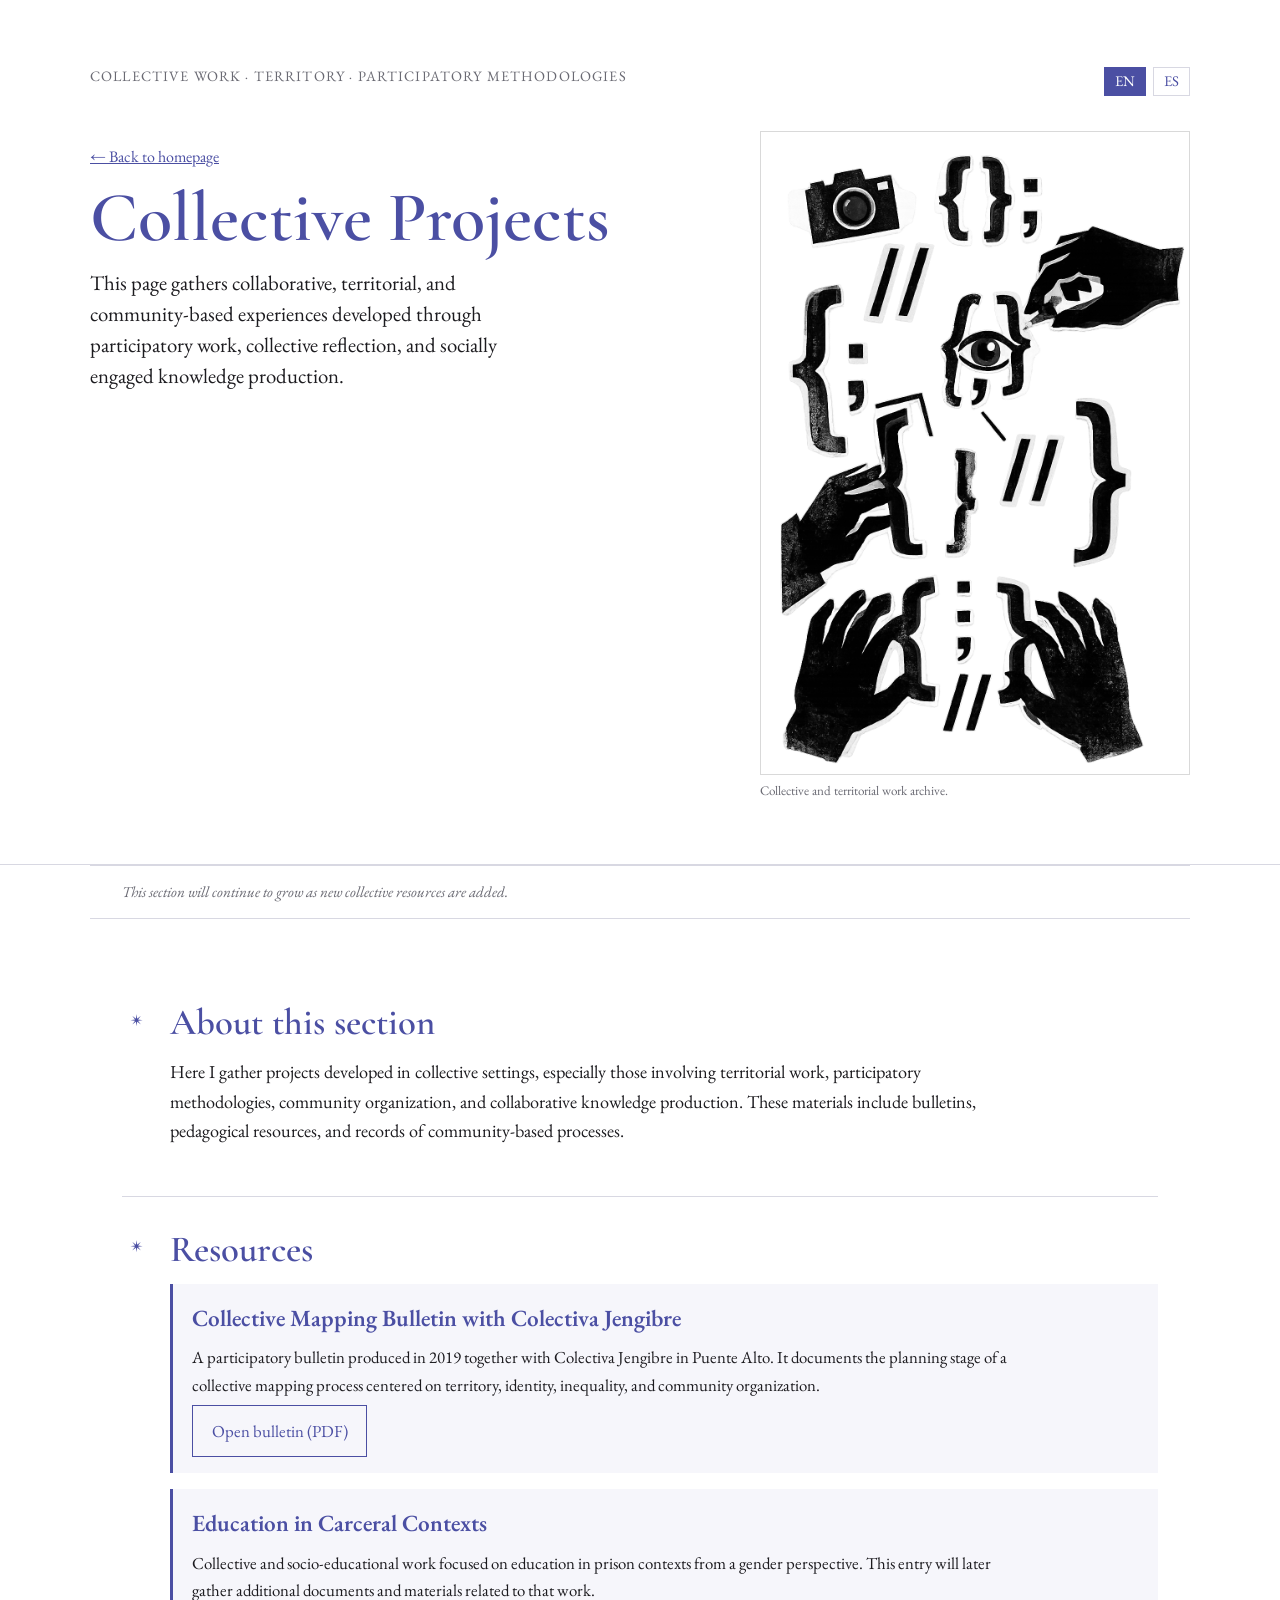
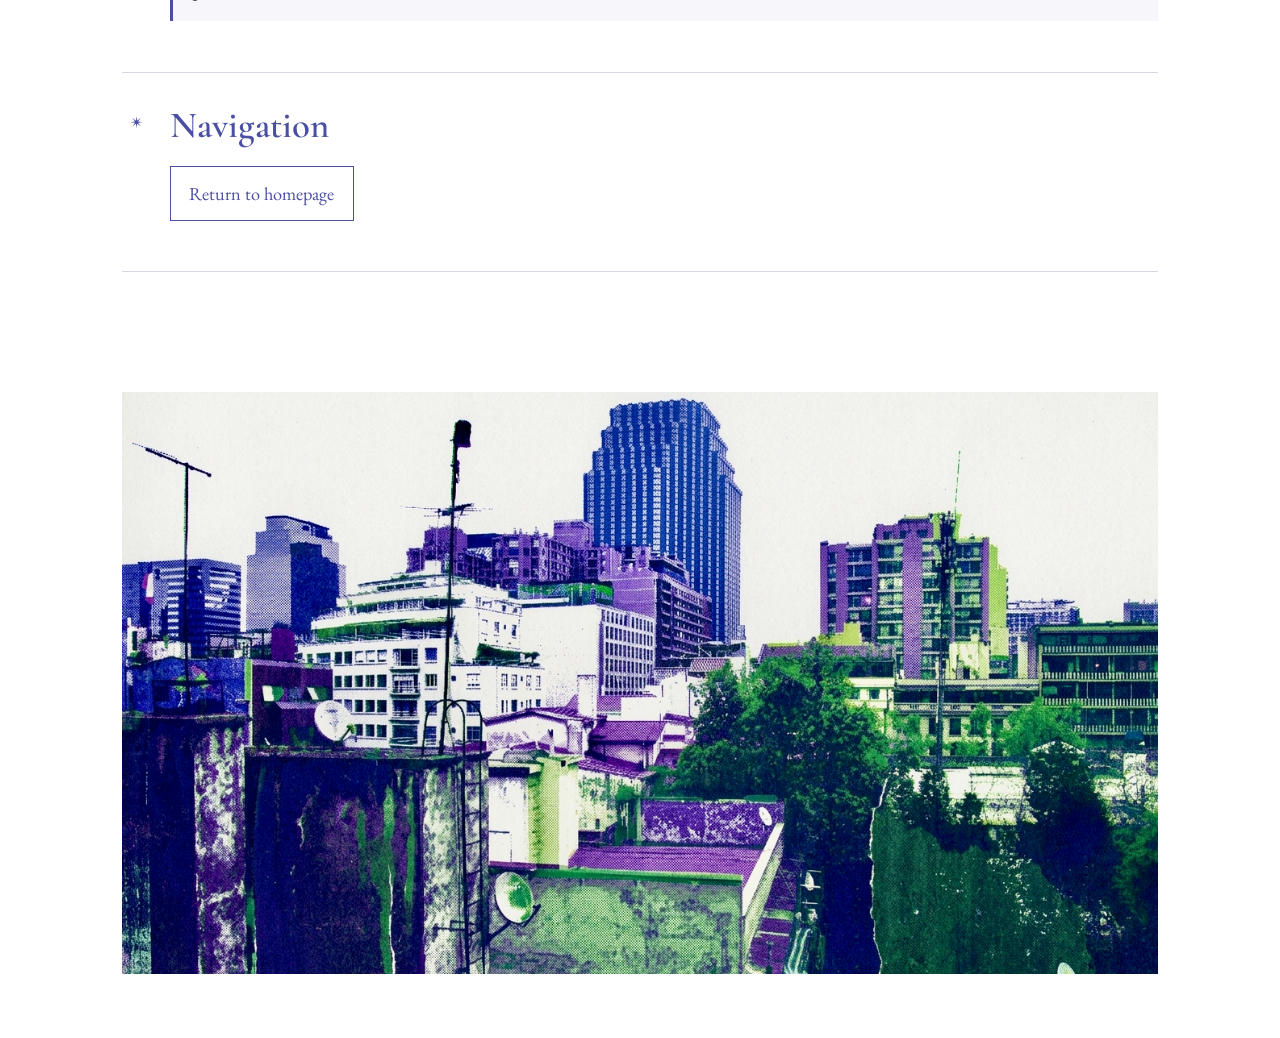
==== collective_projects.html @ 093ea1dd "Add collective_projects.html for community projects" ====
<!DOCTYPE html>
<!--
  Tipo de documento HTML5.
  No es necesario cambiar esta línea.
-->

<html lang="en" data-lang="en">
<!--
  lang="en" indica que la página carga inicialmente en inglés.
  data-lang="en" permite que el botón de idioma muestre inglés por defecto.
  Si quieres que la página abra primero en español, cambia ambos a "es".
-->

<head>
  <meta charset="UTF-8">
  <!--
    Permite que se vean bien tildes, eñes y caracteres especiales.
    No conviene cambiar esto.
  -->

  <meta name="viewport" content="width=device-width, initial-scale=1.0">
  <!--
    Hace que la página se adapte bien a celulares y tablets.
    No conviene cambiar esto.
  -->

  <title>Collective Projects | Camila Ignacia González Silva</title>
  <!--
    Título que aparece en la pestaña del navegador.
    Puedes cambiarlo si quieres otro nombre para esta subpágina.
  -->

  <meta name="description" content="Collective, community-based, and participatory projects by Camila Ignacia González Silva.">
  <!--
    Breve descripción para buscadores.
    Puedes ajustarla si agregas nuevos contenidos.
  -->

  <link rel="stylesheet" href="assets/css/style.css">
  <!--
    Esta línea conecta la página con el mismo CSS del sitio principal.
    Así se mantiene coherencia visual.
  -->
</head>

<body>
  <!-- =========================================================
       ENCABEZADO DE LA SUBPÁGINA
       Mantiene la identidad del sitio, pero con un foco más simple
       que la portada principal.
     ========================================================= -->

  <header class="hero">
    <div class="hero-inner">

      <div class="hero-topline">
        <p class="eyebrow">
          <span class="lang lang-en" lang="en">Collective Work · Territory · Participatory Methodologies</span>
          <span class="lang lang-es" lang="es">Trabajo colectivo · Territorio · Metodologías participativas</span>
        </p>

        <div class="language-switch" aria-label="Language switcher">
          <button class="lang-btn active" data-lang="en" type="button" aria-pressed="true">EN</button>
          <button class="lang-btn" data-lang="es" type="button" aria-pressed="false">ES</button>
        </div>
      </div>

      <div class="hero-grid">
        <div class="hero-text">
          <p>
            <a href="index.html">
              <span class="lang lang-en" lang="en">← Back to homepage</span>
              <span class="lang lang-es" lang="es">← Volver a la página principal</span>
            </a>
          </p>

          <h1>
            <span class="lang lang-en" lang="en">Collective Projects</span>
            <span class="lang lang-es" lang="es">Proyectos colectivos</span>
          </h1>

          <p class="lead lang lang-en" lang="en">
            This page gathers collaborative, territorial, and community-based experiences developed through participatory work, collective reflection, and socially engaged knowledge production.
          </p>

          <p class="lead lang lang-es" lang="es">
            Esta página reúne experiencias colaborativas, territoriales y comunitarias desarrolladas mediante trabajo participativo, reflexión colectiva y producción de conocimiento con incidencia social.
          </p>
        </div>

        <figure class="hero-image">
          <img src="assets/img/fondo_pagina.png" alt="Collage-style visual composition related to collaborative and territorial work">
          <figcaption>
            <span class="lang lang-en" lang="en">Collective and territorial work archive.</span>
            <span class="lang lang-es" lang="es">Archivo de trabajo colectivo y territorial.</span>
          </figcaption>
        </figure>
      </div>
    </div>
  </header>

  <!-- =========================================================
       AVISO BREVE
     ========================================================= -->

  <div class="site-note">
    <p class="lang lang-en" lang="en">This section will continue to grow as new collective resources are added.</p>
    <p class="lang lang-es" lang="es">Esta sección seguirá creciendo a medida que se agreguen nuevos recursos colectivos.</p>
  </div>

  <!-- =========================================================
       CONTENIDO PRINCIPAL
     ========================================================= -->

  <main>
    <!-- =====================================================
         INTRODUCCIÓN
       ===================================================== -->
    <section class="content-section">
      <div class="section-label" aria-hidden="true">✴︎</div>

      <div class="section-body">
        <h2>
          <span class="lang lang-en" lang="en">About this section</span>
          <span class="lang lang-es" lang="es">Sobre esta sección</span>
        </h2>

        <p class="lang lang-en" lang="en">
          Here I gather projects developed in collective settings, especially those involving territorial work, participatory methodologies, community organization, and collaborative knowledge production. These materials include bulletins, pedagogical resources, and records of community-based processes.
        </p>

        <p class="lang lang-es" lang="es">
          Aquí reúno proyectos desarrollados en contextos colectivos, especialmente aquellos vinculados al trabajo territorial, las metodologías participativas, la organización comunitaria y la producción colaborativa de conocimiento. Estos materiales incluyen boletines, recursos pedagógicos y registros de procesos comunitarios.
        </p>
      </div>
    </section>

    <!-- =====================================================
         RECURSOS / TARJETAS DE PROYECTOS COLECTIVOS
       ===================================================== -->
    <section class="content-section">
      <div class="section-label" aria-hidden="true">✴︎</div>

      <div class="section-body">
        <h2>
          <span class="lang lang-en" lang="en">Resources</span>
          <span class="lang lang-es" lang="es">Recursos</span>
        </h2>

        <!-- ================================================
             RECURSO 1
           ================================================ -->
        <div class="project-card">
          <h3>
            <span class="lang lang-en" lang="en">Collective Mapping Bulletin with Colectiva Jengibre</span>
            <span class="lang lang-es" lang="es">Boletín de mapeo colectivo con Colectiva Jengibre</span>
          </h3>

          <p class="lang lang-en" lang="en">
            A participatory bulletin produced in 2019 together with Colectiva Jengibre in Puente Alto. It documents the planning stage of a collective mapping process centered on territory, identity, inequality, and community organization.
          </p>

          <p class="lang lang-es" lang="es">
            Boletín participativo elaborado en 2019 junto a Colectiva Jengibre en Puente Alto. Documenta la etapa de planificación de un proceso de mapeo colectivo centrado en territorio, identidad, desigualdad y organización comunitaria.
          </p>

          <p>
            <a class="cv-link" href="assets/pdf/mapeo-colectivo-jengibre-2019.pdf" target="_blank" rel="noopener noreferrer">
              <span class="lang lang-en" lang="en">Open bulletin (PDF)</span>
              <span class="lang lang-es" lang="es">Abrir boletín (PDF)</span>
            </a>
          </p>
        </div>

        <!-- ================================================
             RECURSO 2
             Puedes reemplazar este bloque o duplicarlo cuando
             agregues nuevos materiales.
           ================================================ -->
        <div class="project-card">
          <h3>
            <span class="lang lang-en" lang="en">Education in Carceral Contexts</span>
            <span class="lang lang-es" lang="es">Educación en contextos de encierro</span>
          </h3>

          <p class="lang lang-en" lang="en">
            Collective and socio-educational work focused on education in prison contexts from a gender perspective. This entry will later gather additional documents and materials related to that work.
          </p>

          <p class="lang lang-es" lang="es">
            Trabajo colectivo y socioeducativo centrado en la educación en contextos de encierro desde una perspectiva de género. Esta entrada reunirá más adelante documentos y materiales vinculados a ese trabajo.
          </p>
        </div>
      </div>
    </section>

    <!-- =====================================================
         CIERRE / NAVEGACIÓN
       ===================================================== -->
    <section class="content-section">
      <div class="section-label" aria-hidden="true">✴︎</div>

      <div class="section-body">
        <h2>
          <span class="lang lang-en" lang="en">Navigation</span>
          <span class="lang lang-es" lang="es">Navegación</span>
        </h2>

        <p>
          <a class="cv-link" href="index.html">
            <span class="lang lang-en" lang="en">Return to homepage</span>
            <span class="lang lang-es" lang="es">Volver a la página principal</span>
          </a>
        </p>
      </div>
    </section>
  </main>

  <!-- =========================================================
       IMAGEN FINAL
     ========================================================= -->
  <section class="closing-image">
    <img src="assets/img/web-1.png" alt="Urban visual composition in blue, green, and violet tones">
  </section>

  <!-- =========================================================
       SCRIPT DE CAMBIO DE IDIOMA
       Igual que en la portada, para mantener coherencia.
     ========================================================= -->
  <script>
    const buttons = document.querySelectorAll('.lang-btn');
    const root = document.documentElement;

    function setLanguage(lang) {
      root.setAttribute('data-lang', lang);
      localStorage.setItem('site-language', lang);

      buttons.forEach(btn => {
        const isActive = btn.dataset.lang === lang;
        btn.classList.toggle('active', isActive);
        btn.setAttribute('aria-pressed', isActive ? 'true' : 'false');
      });
    }

    const savedLanguage = localStorage.getItem('site-language') || 'en';
    setLanguage(savedLanguage);

    buttons.forEach(btn => {
      btn.addEventListener('click', () => {
        setLanguage(btn.dataset.lang);
      });
    });
  </script>
</body>
</html>
---- assets/css/style.css ----
@import url('https://fonts.googleapis.com/css2?family=Cormorant+Garamond:wght@400;500;600;700&family=EB+Garamond:wght@400;500;600;700&display=swap');

:root {
  --bg: #ffffff;
  --text: #1c1b1f;
  --accent: #4b4fa3;
  --accent-soft: #6a6fc2;
  --muted: #6a6a73;
  --line: #d8d8e2;
  --card: #f6f6fb;
}

* {
  box-sizing: border-box;
}

html {
  scroll-behavior: smooth;
}

body {
  margin: 0;
  background: var(--bg);
  color: var(--text);
  font-family: "EB Garamond", "Cormorant Garamond", Garamond, serif;
  line-height: 1.62;
}

img {
  max-width: 100%;
  height: auto;
  display: block;
}

a {
  color: var(--accent);
}

/* Language switch */
.language-switch {
  display: flex;
  gap: 0.45rem;
  align-items: center;
  flex: 0 0 auto;
}

.lang-btn {
  background: transparent;
  border: 1px solid var(--line);
  color: var(--accent);
  font-family: "EB Garamond", "Cormorant Garamond", Garamond, serif;
  font-size: 0.92rem;
  line-height: 1;
  padding: 0.38rem 0.62rem;
  cursor: pointer;
  transition: background 0.2s ease, color 0.2s ease, border-color 0.2s ease;
}

.lang-btn:hover,
.lang-btn:focus,
.lang-btn.active {
  background: var(--accent);
  color: #ffffff;
  border-color: var(--accent);
}

.lang {
  display: none;
}

html[data-lang="en"] .lang-en {
  display: inline;
}

html[data-lang="es"] .lang-es {
  display: inline;
}

html[data-lang="en"] p.lang-en,
html[data-lang="es"] p.lang-es,
html[data-lang="en"] div.lang-en,
html[data-lang="es"] div.lang-es {
  display: block;
}

/* Hero */
.hero {
  padding: 4.2rem 2rem 4rem 2rem;
  border-bottom: 1px solid var(--line);
}

.hero-inner {
  max-width: 1100px;
  margin: 0 auto;
}

.hero-topline {
  width: 100%;
  display: flex;
  justify-content: space-between;
  align-items: flex-start;
  gap: 1rem;
  margin-bottom: 2rem;
}

.eyebrow {
  margin: 0;
  color: var(--muted);
  font-size: 0.9rem;
  letter-spacing: 0.08em;
  text-transform: uppercase;
  line-height: 1.3;
  flex: 1 1 auto;
}

.hero-grid {
  display: grid;
  grid-template-columns: minmax(0, 1.1fr) minmax(320px, 0.9fr);
  gap: 2.5rem;
  align-items: start;
}

.hero-text {
  padding-top: 0;
  max-width: 44rem;
}

h1 {
  margin: 0;
  font-family: "Cormorant Garamond", "EB Garamond", Garamond, serif;
  font-size: clamp(2.8rem, 6vw, 4.4rem);
  line-height: 0.92;
  color: var(--accent);
  font-weight: 600;
  max-width: 16ch;
  text-wrap: balance;
}

.lead {
  max-width: 42ch;
  font-size: clamp(1.04rem, 2vw, 1.3rem);
  line-height: 1.48;
  margin-top: 1.1rem;
  margin-bottom: 1.8rem;
  text-wrap: pretty;
}

.main-nav {
  display: flex;
  flex-wrap: wrap;
  align-items: center;
  gap: 0.55rem;
  margin-top: 1.2rem;
}

.nav-separator {
  display: inline-flex;
  align-items: center;
  justify-content: center;
  font-family: "Apple Symbols", "Segoe UI Symbol", "Noto Sans Symbols 2", "Arial Unicode MS", sans-serif;
  font-size: 0.82rem;
  line-height: 1;
  color: var(--accent);
  transform: translateY(-0.02em);
}

.main-nav a {
  color: var(--accent);
  text-decoration: none;
  font-size: 1rem;
  border-bottom: 1px solid transparent;
  transition: border-color 0.2s ease, color 0.2s ease;
}

.main-nav a:hover,
.main-nav a:focus {
  color: var(--accent-soft);
  border-bottom: 1px solid var(--accent-soft);
}

.hero-image {
  max-width: 430px;
  width: 100%;
  margin: 0 0 0 auto;
  padding-top: 0.2rem;
}

.hero-image img {
  filter: grayscale(100%);
  border: 1px solid var(--line);
}

.hero-image figcaption {
  margin-top: 0.45rem;
  font-size: 0.82rem;
  line-height: 1.35;
  color: var(--muted);
  text-align: left;
}

/* Site note */
.site-note {
  max-width: 1100px;
  margin: 0 auto;
  padding: 0.85rem 2rem;
  border-top: 1px solid var(--line);
  border-bottom: 1px solid var(--line);
}

.site-note p {
  margin: 0;
  font-size: 0.95rem;
  color: var(--muted);
  font-style: italic;
}

/* Main content */
main {
  max-width: 1100px;
  margin: 0 auto;
  padding: 3.2rem 2rem 5rem 2rem;
}

.content-section {
  display: grid;
  grid-template-columns: 28px minmax(0, 1fr);
  gap: 1.25rem;
  padding: 2.2rem 0;
  border-bottom: 1px solid var(--line);
  align-items: start;
}

.section-label {
  display: flex;
  align-items: flex-start;
  justify-content: center;
  font-family: "Apple Symbols", "Segoe UI Symbol", "Noto Sans Symbols 2", "Arial Unicode MS", sans-serif;
  font-size: 1rem;
  line-height: 1;
  color: var(--accent);
  padding-top: 0.45rem;
  min-width: 28px;
}

.section-body h2 {
  margin-top: 0;
  margin-bottom: 0.95rem;
  font-family: "Cormorant Garamond", "EB Garamond", Garamond, serif;
  font-size: 2.3rem;
  line-height: 1;
  color: var(--accent);
  font-weight: 600;
}

.section-body p {
  font-size: 1.14rem;
  max-width: 820px;
  margin-top: 0;
  margin-bottom: 0.9rem;
}

/* Research interests layout */
.interests-layout {
  display: grid;
  grid-template-columns: minmax(0, 1fr) minmax(260px, 360px);
  gap: 1.5rem;
  align-items: start;
}

.interests-text {
  min-width: 0;
}

.interests-image {
  margin: 0;
  width: 100%;
}

.interests-image img {
  width: 100%;
  height: auto;
  display: block;
}

/* Selected projects layout */
.projects-layout {
  display: grid;
  grid-template-columns: minmax(0, 1fr) minmax(260px, 360px);
  gap: 1.5rem;
  align-items: start;
}

.projects-text {
  min-width: 0;
}

.projects-image {
  margin: 0;
  width: 100%;
}

.projects-image img {
  width: 100%;
  height: auto;
  display: block;
}

/* Projects subsection title */
.projects-subtitle {
  margin-top: 1.4rem;
  margin-bottom: 0.8rem;
  font-family: "Cormorant Garamond", "EB Garamond", Garamond, serif;
  font-size: 1.5rem;
  line-height: 1.1;
  color: var(--accent);
  font-weight: 600;
}

.projects-subtitle a {
  color: var(--accent);
  text-decoration: none;
  border-bottom: 1px solid transparent;
  transition: color 0.2s ease, border-color 0.2s ease;
}

.projects-subtitle a:hover,
.projects-subtitle a:focus {
  color: var(--accent-soft);
  border-bottom: 1px solid var(--accent-soft);
}

/* Links inside project cards */
.project-card h3 a {
  color: inherit;
  text-decoration: none;
  border-bottom: 1px solid transparent;
  transition: color 0.2s ease, border-color 0.2s ease;
}

.project-card h3 a:hover,
.project-card h3 a:focus {
  color: var(--accent-soft);
  border-bottom: 1px solid var(--accent-soft);
}

/* Contact section with image on the right */
.contact-layout {
  display: grid;
  grid-template-columns: minmax(0, 1fr) minmax(260px, 360px);
  gap: 1.5rem;
  align-items: start;
}

.contact-text {
  min-width: 0;
}

.contact-image {
  margin: 0;
  width: 100%;
}

.contact-image img {
  width: 100%;
  height: auto;
  display: block;
}

/* Project cards */
.project-card {
  background: var(--card);
  border-left: 3px solid var(--accent);
  padding: 1rem 1.2rem;
  margin-bottom: 1rem;
}

.project-card h3 {
  margin-top: 0;
  margin-bottom: 0.45rem;
  font-size: 1.45rem;
  color: var(--accent);
  font-weight: 600;
}

.project-card p {
  margin-bottom: 0;
  font-size: 1.05rem;
}

/* CV button */
.cv-link {
  display: inline-block;
  margin-top: 0.4rem;
  padding: 0.72rem 1.15rem;
  border: 1px solid var(--accent);
  color: var(--accent);
  text-decoration: none;
  transition: background 0.2s ease, color 0.2s ease;
}

.cv-link:hover,
.cv-link:focus {
  background: var(--accent);
  color: #ffffff;
}

/* Contact */
.contact-links a {
  color: var(--accent);
  text-decoration: none;
  margin-right: 1rem;
}

.contact-links a:hover,
.contact-links a:focus {
  text-decoration: underline;
}

/* Closing image */
.closing-image {
  max-width: 1100px;
  margin: 0 auto;
  padding: 2.5rem 2rem 4rem 2rem;
}

.closing-image img {
  width: 100%;
  height: auto;
  display: block;
}

/* Tablet */
@media (max-width: 900px) {
  .hero {
    padding: 3.4rem 1.5rem 3rem 1.5rem;
  }

  .hero-topline {
    flex-direction: column;
    align-items: flex-start;
    gap: 0.8rem;
    margin-bottom: 1.5rem;
  }

  .hero-grid {
    grid-template-columns: 1fr;
    gap: 2rem;
  }

  .hero-text {
    max-width: 100%;
  }

  .hero-image {
    max-width: 420px;
    margin: 0;
    padding-top: 0;
  }

  h1 {
    max-width: 100%;
    font-size: clamp(2.6rem, 8vw, 3.5rem);
  }

  .lead {
    max-width: 46ch;
  }

  .site-note {
    padding: 0.85rem 1.5rem;
  }

  main {
    padding: 2.6rem 1.5rem 4rem 1.5rem;
  }

  .closing-image {
    padding: 2.2rem 1.5rem 3.5rem 1.5rem;
  }

  .interests-layout {
    grid-template-columns: 1fr;
    gap: 1rem;
  }

  .interests-image {
    max-width: 420px;
  }

  .projects-layout {
    grid-template-columns: 1fr;
    gap: 1rem;
  }

  .projects-image {
    max-width: 420px;
  }

  .projects-subtitle {
    font-size: 1.4rem;
    margin-top: 1.2rem;
  }

  /* Contact responsive: text first, image below */
  .contact-layout {
    grid-template-columns: 1fr;
    gap: 1rem;
  }

  .contact-image {
    max-width: 420px;
  }

  .content-section {
    grid-template-columns: 20px 1fr;
    gap: 0.9rem;
    padding: 1.8rem 0;
  }

  .section-label {
    font-size: 0.95rem;
    padding-top: 0.35rem;
    min-width: 20px;
  }

  .section-body h2 {
    font-size: 2rem;
  }

  .section-body p {
    font-size: 1.05rem;
  }
}

/* Mobile */
@media (max-width: 640px) {
  .hero {
    padding: 2.6rem 1.2rem 2.3rem 1.2rem;
  }

  .hero-topline {
    gap: 0.7rem;
  }

  .lang-btn {
    font-size: 0.86rem;
    padding: 0.34rem 0.56rem;
  }

  .eyebrow {
    font-size: 0.8rem;
    letter-spacing: 0.06em;
  }

  h1 {
    max-width: 100%;
    font-size: clamp(2.3rem, 10vw, 3rem);
    line-height: 0.96;
  }

  .lead {
    max-width: 100%;
    font-size: 1.02rem;
    margin-top: 1rem;
    margin-bottom: 1.4rem;
  }

  .main-nav {
    gap: 0.5rem;
  }

  .nav-separator {
    font-size: 0.72rem;
  }

  .main-nav a {
    font-size: 0.95rem;
  }

  .hero-image {
    max-width: 100%;
  }

  .hero-image figcaption {
    font-size: 0.82rem;
  }

  .site-note {
    padding: 0.8rem 1.2rem;
  }

  .site-note p {
    font-size: 0.9rem;
  }

  main {
    padding: 2rem 1.2rem 3rem 1.2rem;
  }

  .closing-image {
    padding: 2rem 1.2rem 3rem 1.2rem;
  }

  .interests-image {
    max-width: 100%;
  }

  .projects-image {
    max-width: 100%;
  }

  .projects-subtitle {
    font-size: 1.25rem;
    margin-top: 1rem;
    margin-bottom: 0.7rem;
  }

  /* Contact responsive: full width image below text */
  .contact-image {
    max-width: 100%;
  }

  .content-section {
    grid-template-columns: 18px 1fr;
    gap: 0.75rem;
    padding: 1.4rem 0;
  }

  .section-label {
    font-size: 0.9rem;
    padding-top: 0.3rem;
    min-width: 18px;
  }

  .section-body h2 {
    font-size: 1.7rem;
    margin-bottom: 0.7rem;
  }

  .section-body p,
  .project-card p {
    font-size: 1rem;
  }

  .project-card {
    padding: 0.9rem 1rem;
  }

  .project-card h3 {
    font-size: 1.2rem;
  }

  .cv-link {
    width: 100%;
    text-align: center;
  }

  .contact-links a {
    display: inline-block;
    margin-right: 0.7rem;
    margin-bottom: 0.3rem;
  }
}
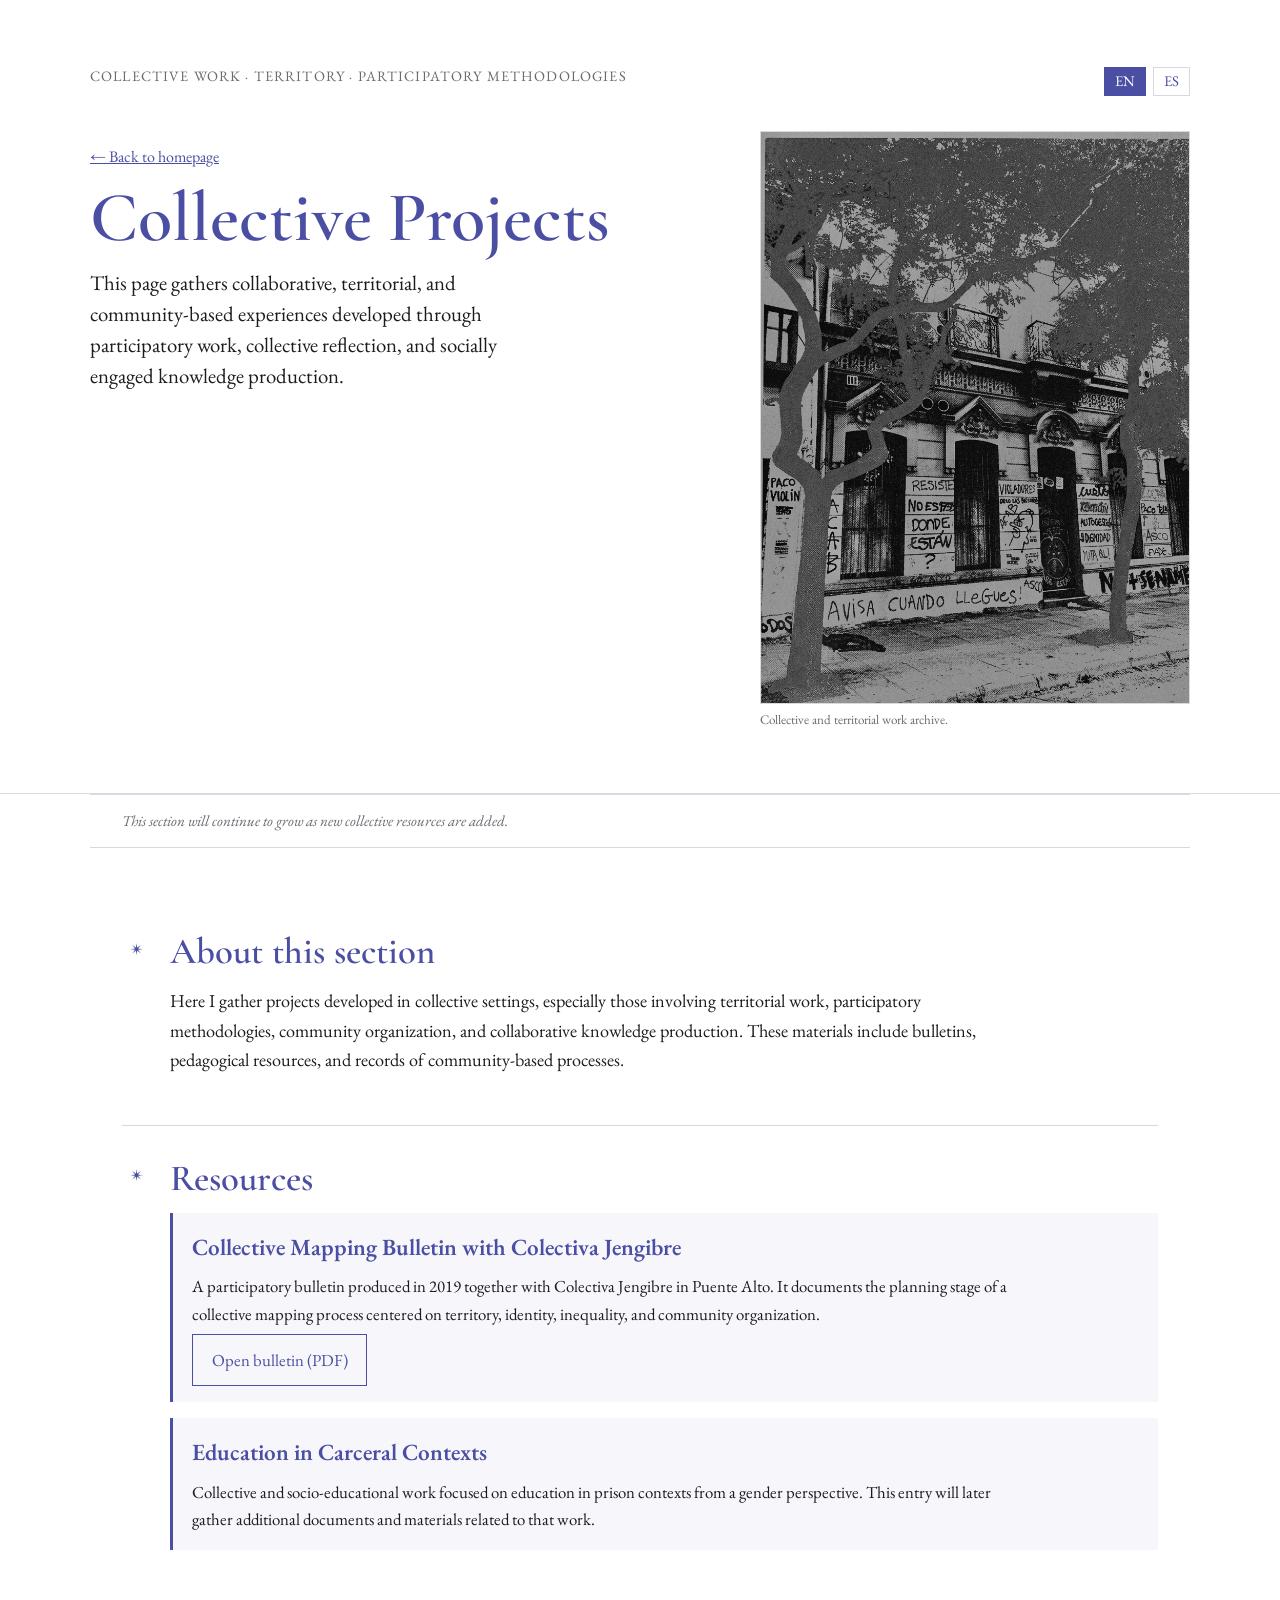
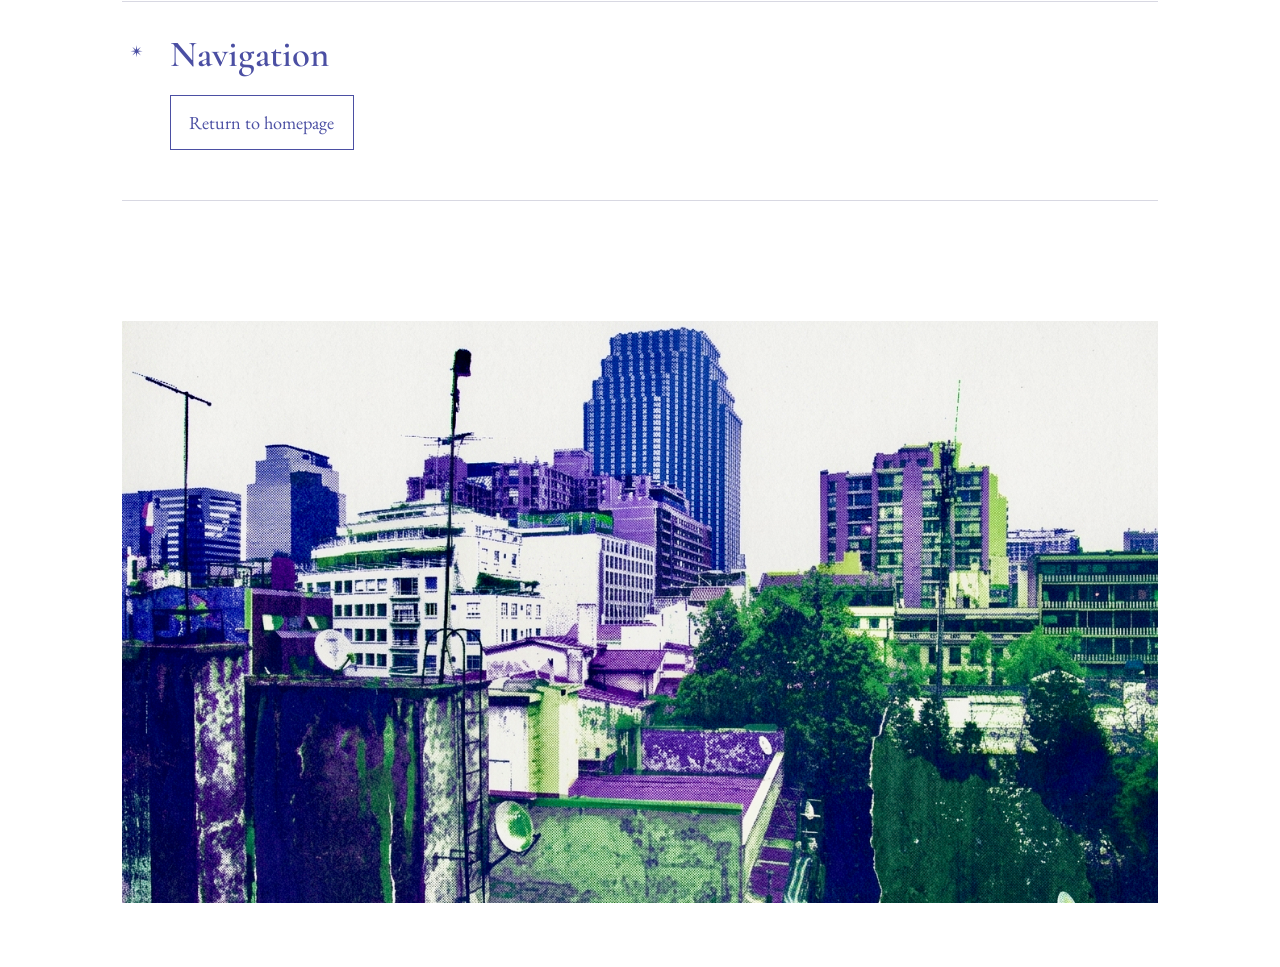
==== commit 72f513bf: "Update hero image for collective projects page" ====
--- a/collective_projects.html
+++ b/collective_projects.html
@@ -89,7 +89,7 @@
         </div>
 
         <figure class="hero-image">
-          <img src="assets/img/fondo_pagina.png" alt="Collage-style visual composition related to collaborative and territorial work">
+         <img src="assets/img/collective-projects.png" alt="Urban visual composition related to collective and territorial work">
           <figcaption>
             <span class="lang lang-en" lang="en">Collective and territorial work archive.</span>
             <span class="lang lang-es" lang="es">Archivo de trabajo colectivo y territorial.</span>
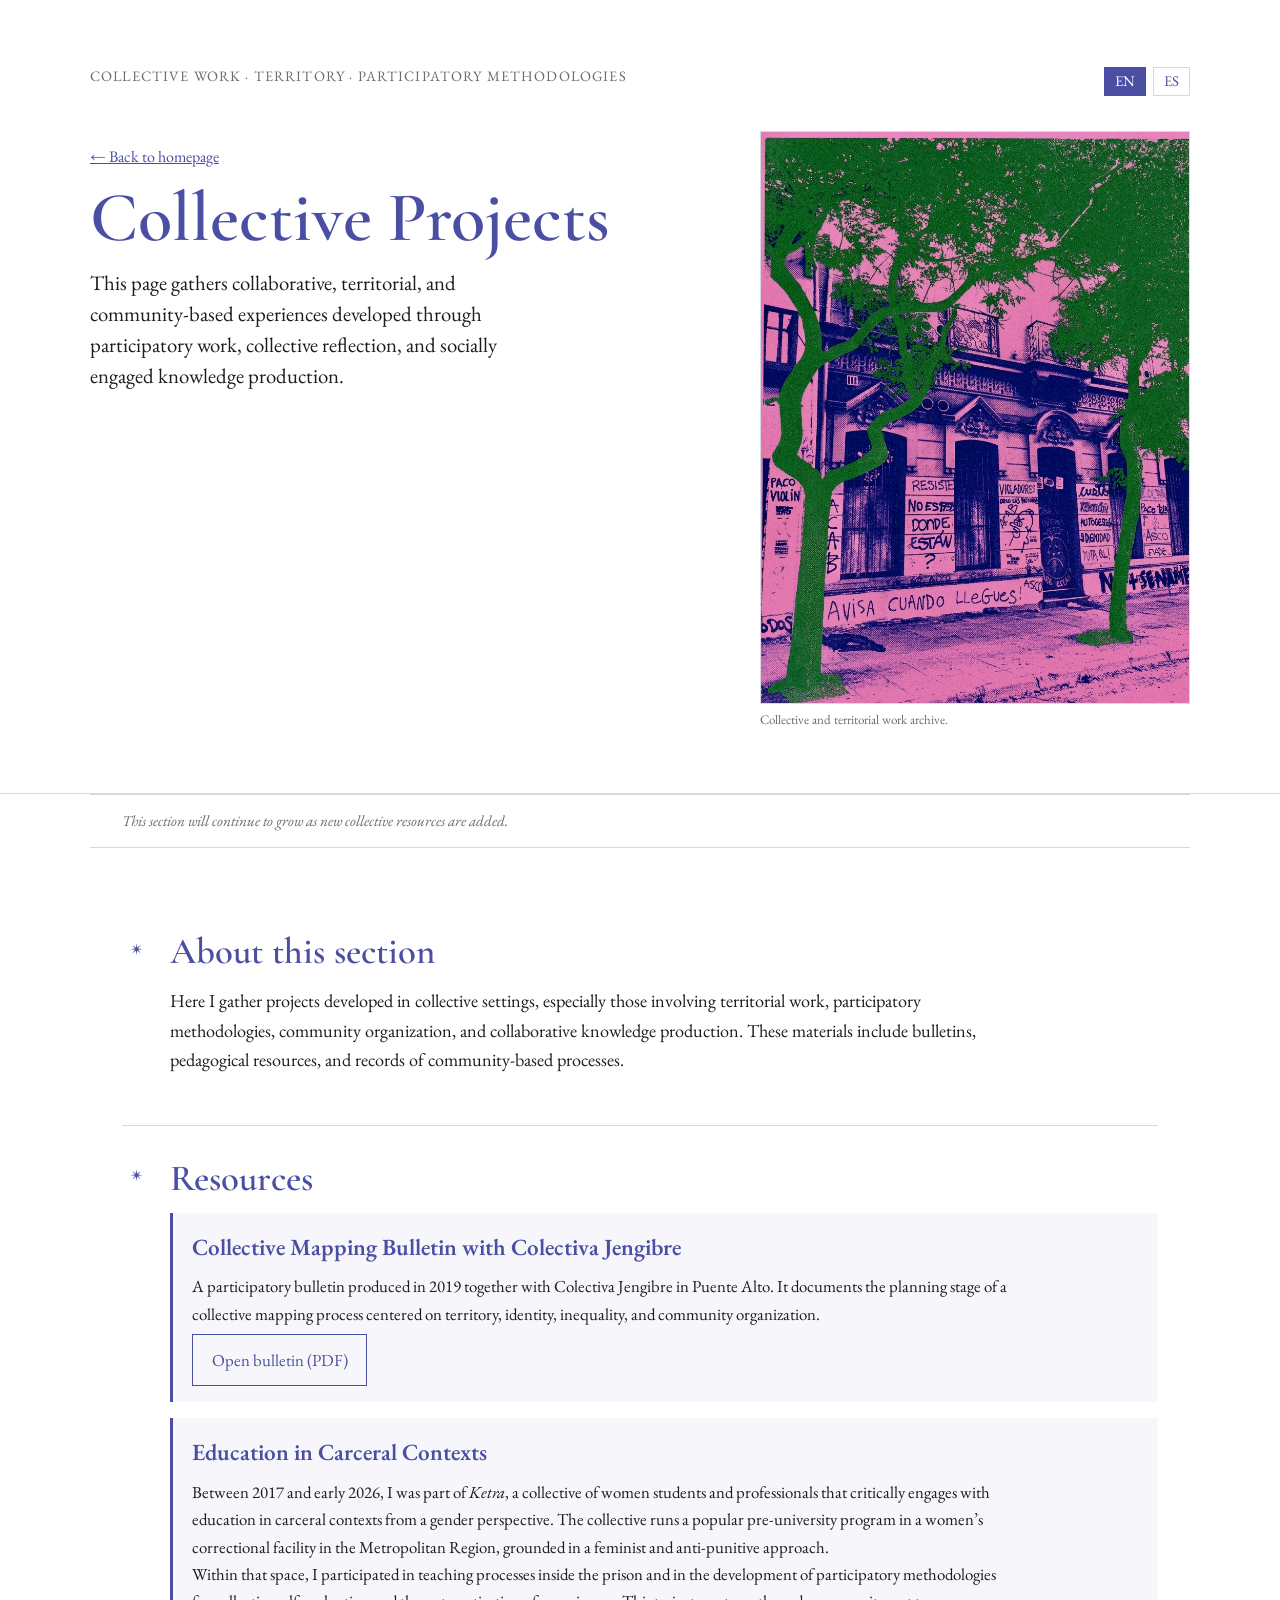
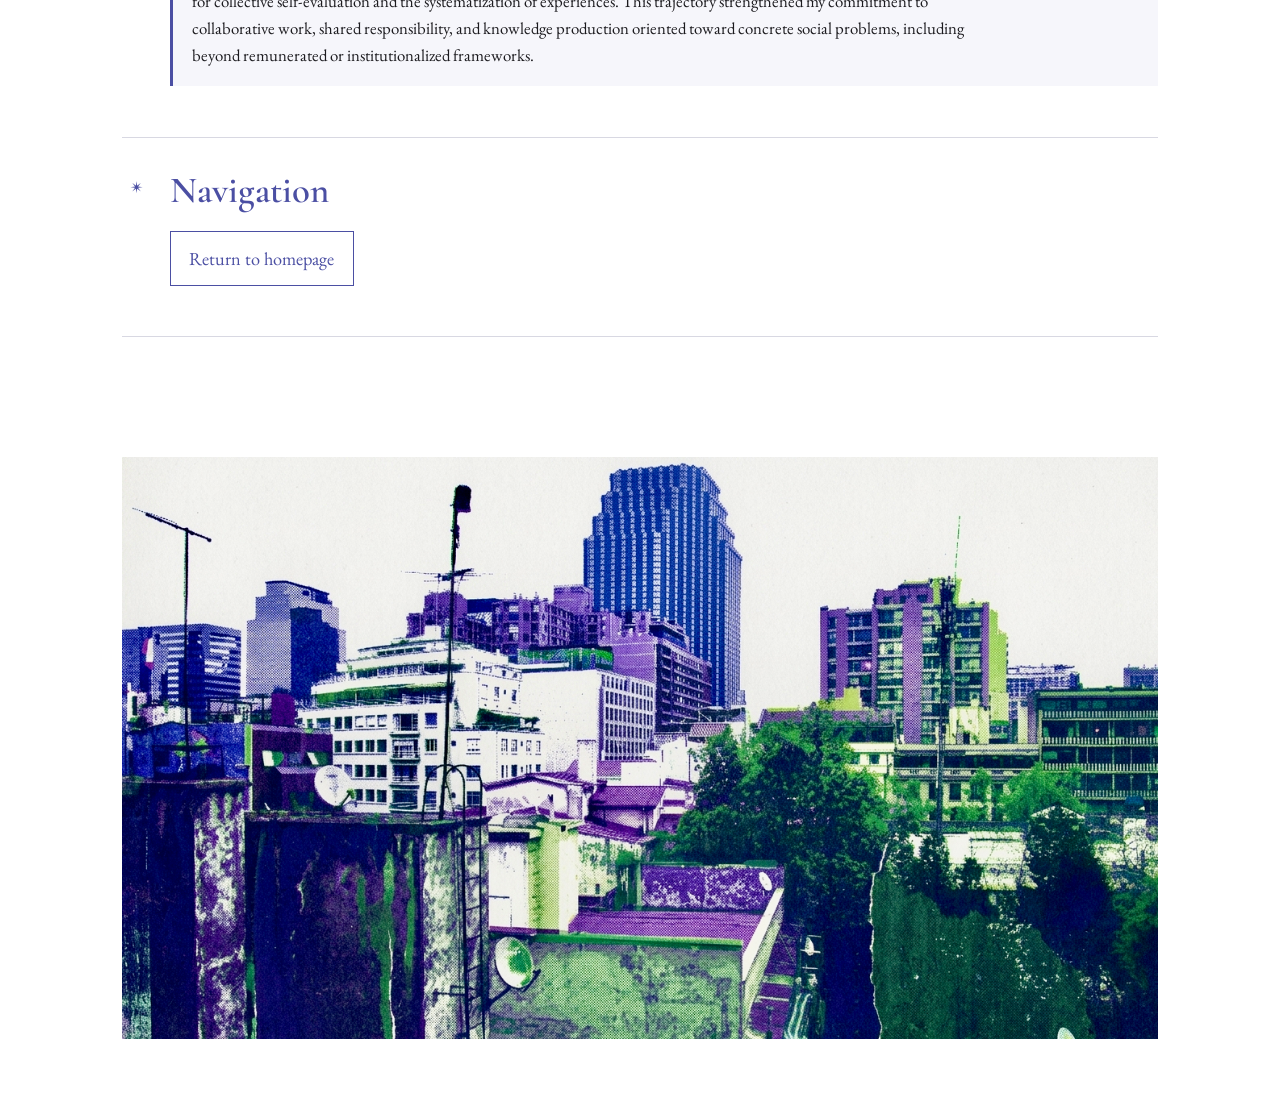
==== commit 7b5c6906: "Update project card content for clarity and detail" ====
--- a/collective_projects.html
+++ b/collective_projects.html
@@ -177,20 +177,28 @@
              Puedes reemplazar este bloque o duplicarlo cuando
              agregues nuevos materiales.
            ================================================ -->
-        <div class="project-card">
-          <h3>
-            <span class="lang lang-en" lang="en">Education in Carceral Contexts</span>
-            <span class="lang lang-es" lang="es">Educación en contextos de encierro</span>
-          </h3>
-
-          <p class="lang lang-en" lang="en">
-            Collective and socio-educational work focused on education in prison contexts from a gender perspective. This entry will later gather additional documents and materials related to that work.
-          </p>
-
-          <p class="lang lang-es" lang="es">
-            Trabajo colectivo y socioeducativo centrado en la educación en contextos de encierro desde una perspectiva de género. Esta entrada reunirá más adelante documentos y materiales vinculados a ese trabajo.
-          </p>
-        </div>
+       <div class="project-card">
+  <h3>
+    <span class="lang lang-en" lang="en">Education in Carceral Contexts</span>
+    <span class="lang lang-es" lang="es">Educación en contextos de encierro</span>
+  </h3>
+
+  <p class="lang lang-en" lang="en">
+    Between 2017 and early 2026, I was part of <em>Ketra</em>, a collective of women students and professionals that critically engages with education in carceral contexts from a gender perspective. The collective runs a popular pre-university program in a women’s correctional facility in the Metropolitan Region, grounded in a feminist and anti-punitive approach.
+  </p>
+
+  <p class="lang lang-en" lang="en">
+    Within that space, I participated in teaching processes inside the prison and in the development of participatory methodologies for collective self-evaluation and the systematization of experiences. This trajectory strengthened my commitment to collaborative work, shared responsibility, and knowledge production oriented toward concrete social problems, including beyond remunerated or institutionalized frameworks.
+  </p>
+
+  <p class="lang lang-es" lang="es">
+    Entre 2017 y comienzos de 2026 formé parte de <em>Ketra</em>, una colectiva de mujeres estudiantes y profesionales que problematiza la educación en contextos de encierro desde una perspectiva de género. La colectividad realiza en un Centro Penitenciario Femenino de la Región Metropolitana un preuniversitario popular, desde una mirada feminista y anti-punitivista.
+  </p>
+
+  <p class="lang lang-es" lang="es">
+    En ese espacio participé en procesos de docencia dentro del centro penitenciario, así como en la generación de metodologías participativas para la autoevaluación colectiva y la sistematización de experiencias. Esa trayectoria reforzó en mí el valor del trabajo colaborativo, la responsabilidad compartida y la producción de conocimiento orientada a problemas sociales concretos, incluso fuera de marcos remunerados o institucionalizados.
+  </p>
+</div>
       </div>
     </section>
 
--- a/assets/css/style.css
+++ b/assets/css/style.css
@@ -186,7 +186,6 @@
 }
 
 .hero-image img {
-  filter: grayscale(100%);
   border: 1px solid var(--line);
 }
 
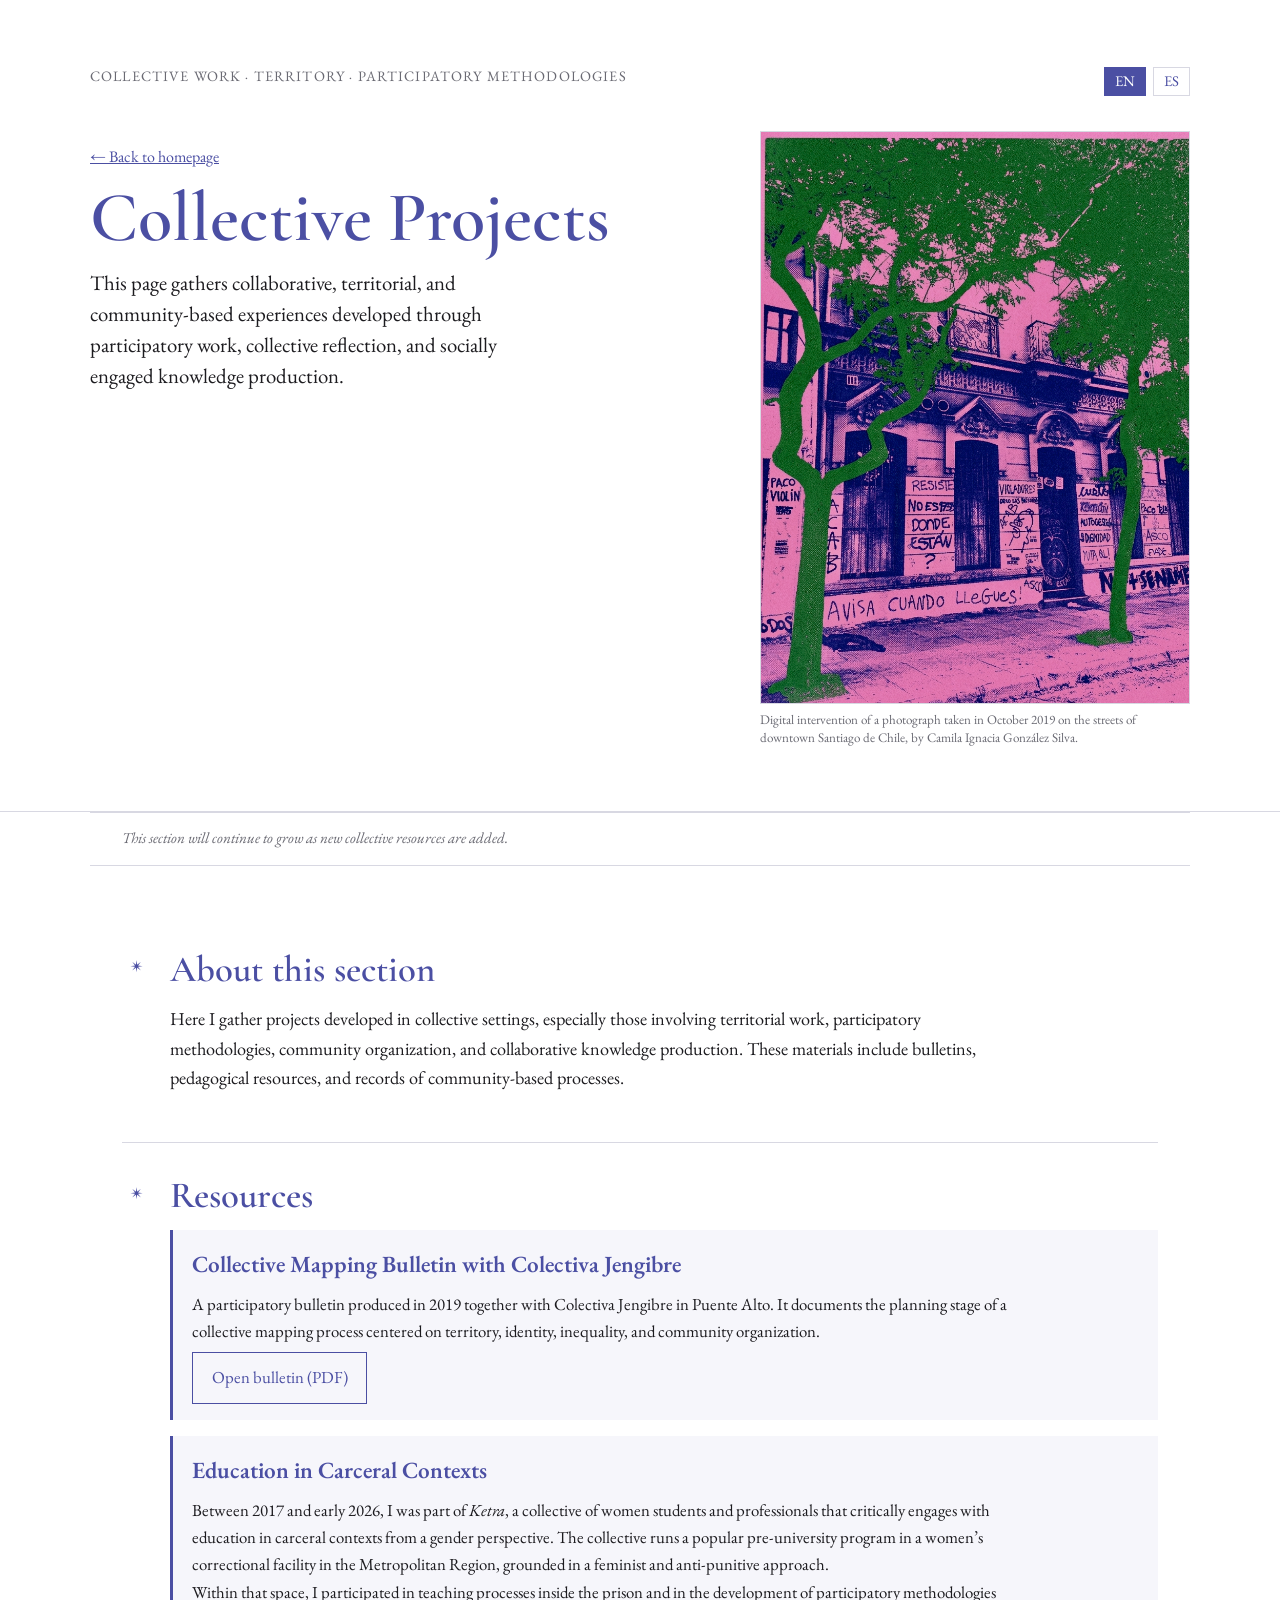
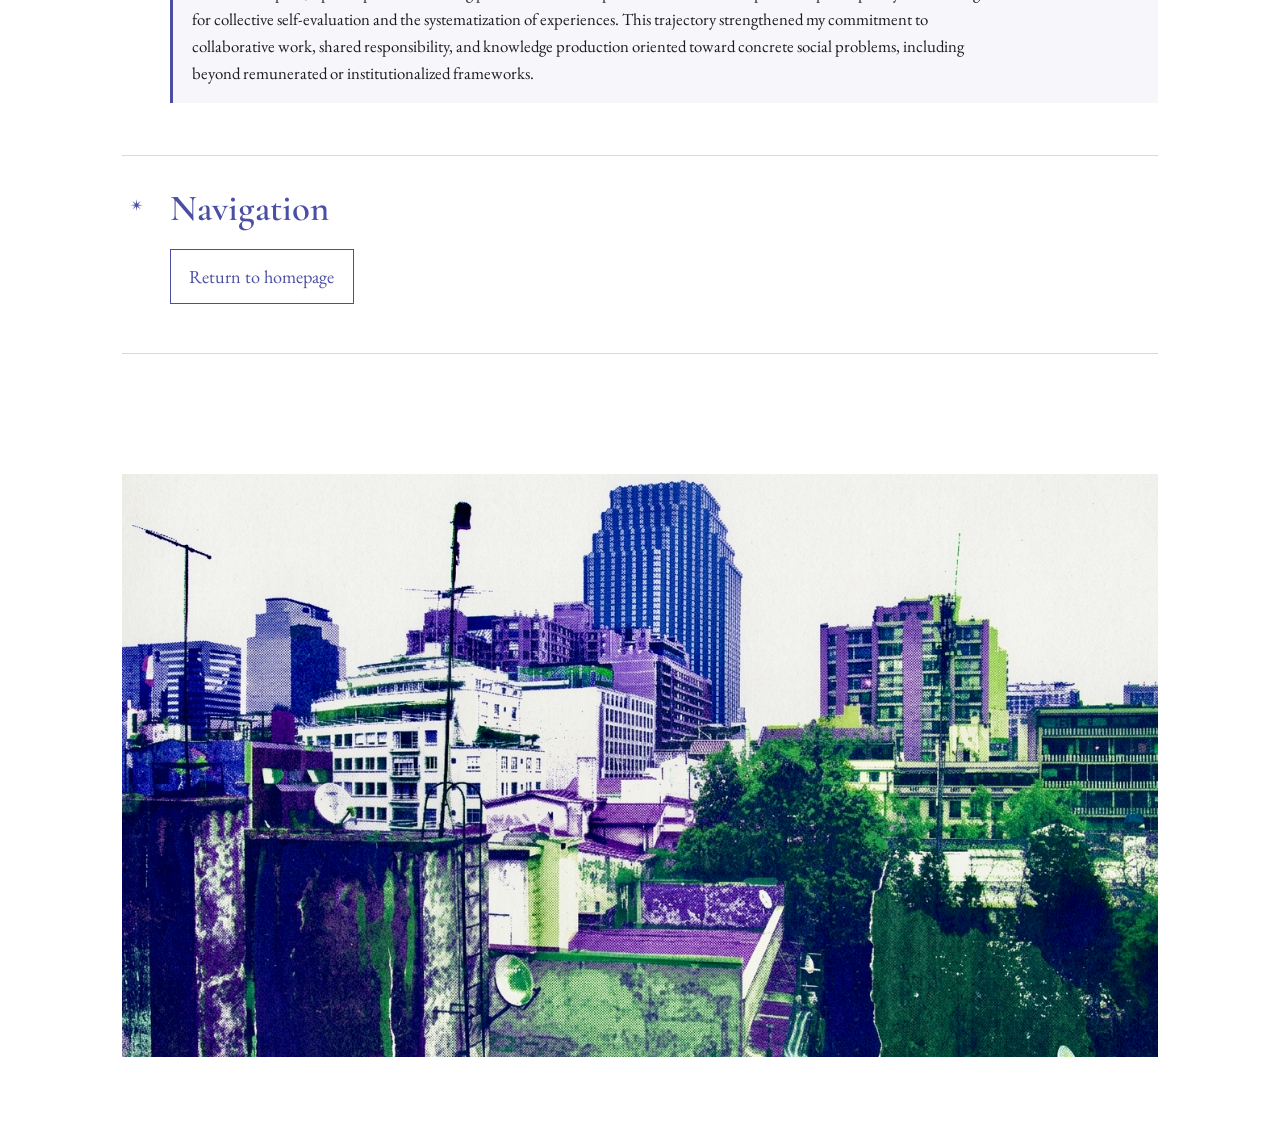
==== commit cdadb755: "Update figcaption content in collective_projects.html" ====
--- a/collective_projects.html
+++ b/collective_projects.html
@@ -91,8 +91,8 @@
         <figure class="hero-image">
          <img src="assets/img/collective-projects.png" alt="Urban visual composition related to collective and territorial work">
           <figcaption>
-            <span class="lang lang-en" lang="en">Collective and territorial work archive.</span>
-            <span class="lang lang-es" lang="es">Archivo de trabajo colectivo y territorial.</span>
+<span class="lang lang-en" lang="en">Digital intervention of a photograph taken in October 2019 on the streets of downtown Santiago de Chile, by Camila Ignacia González Silva.</span>
+<span class="lang lang-es" lang="es">Intervención digital de una fotografía tomada en octubre de 2019, en las calles del centro de Santiago de Chile, por Camila Ignacia González Silva.</span>
           </figcaption>
         </figure>
       </div>
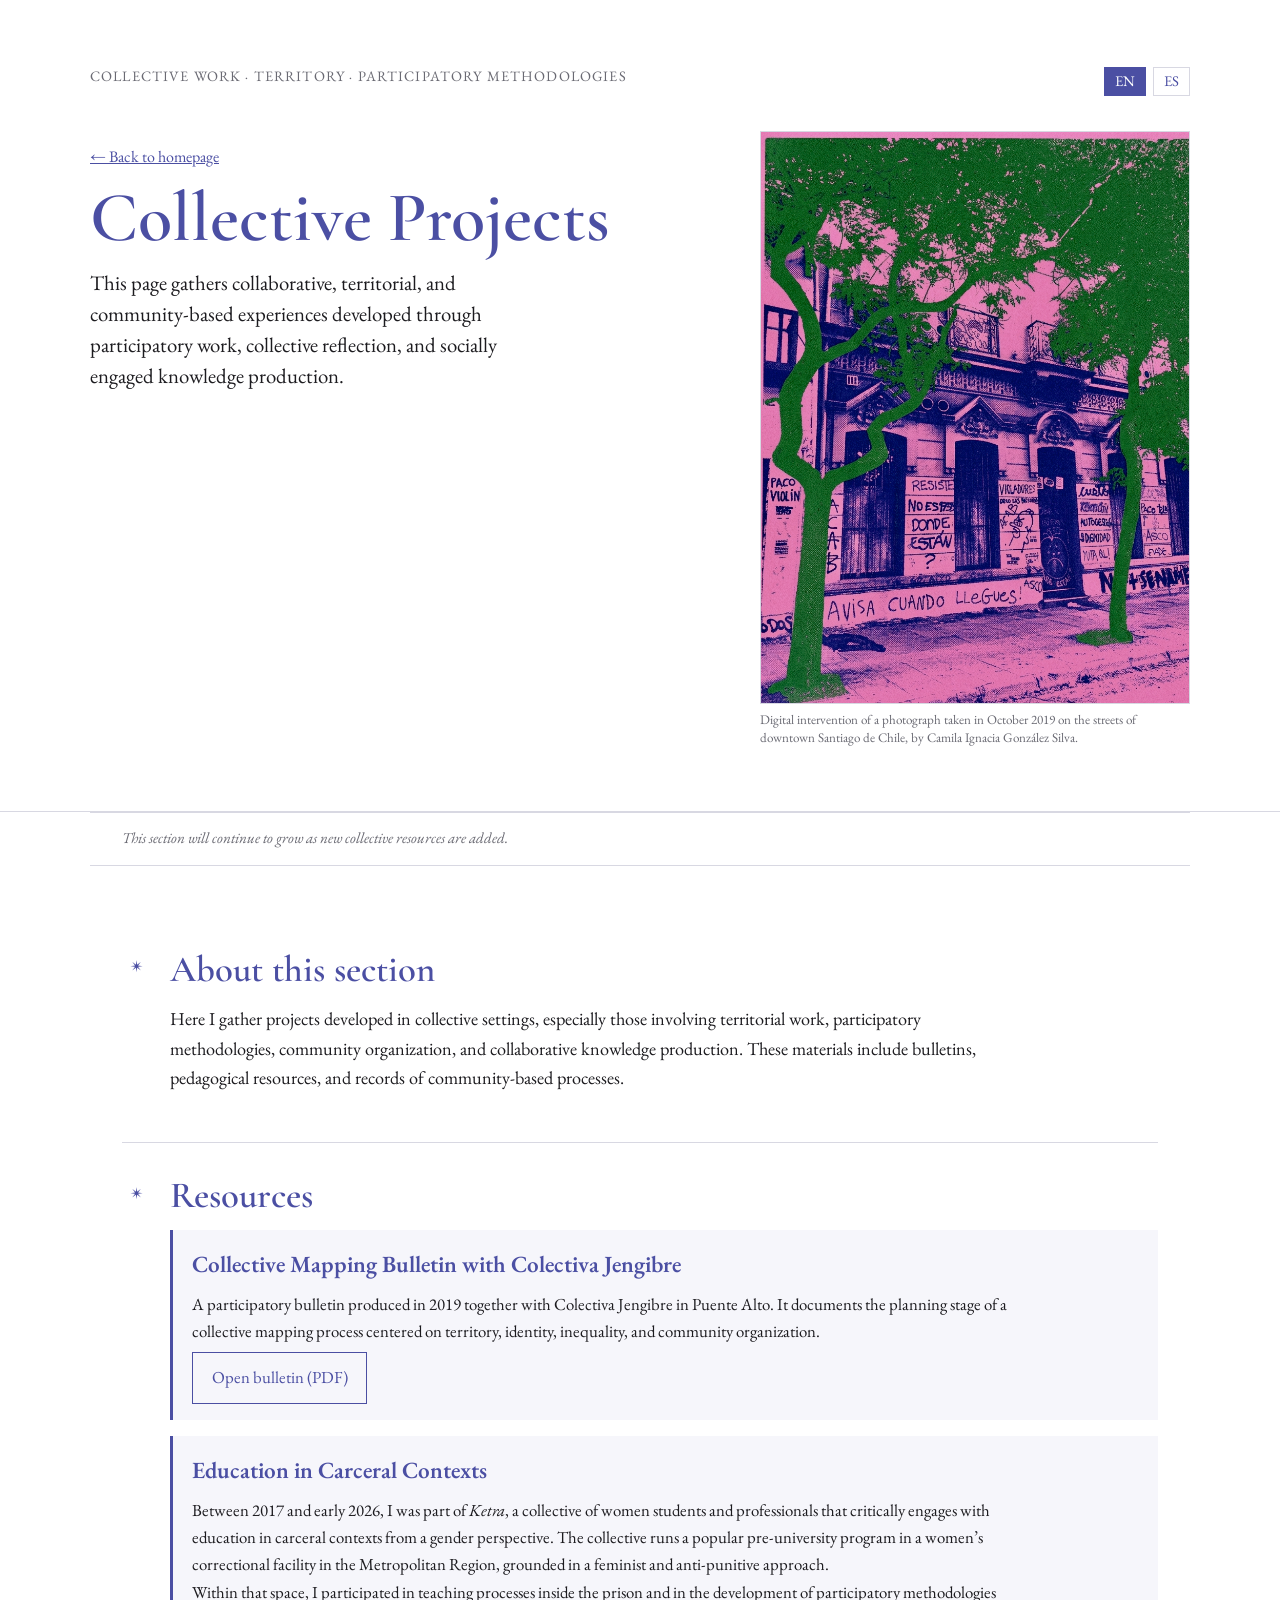
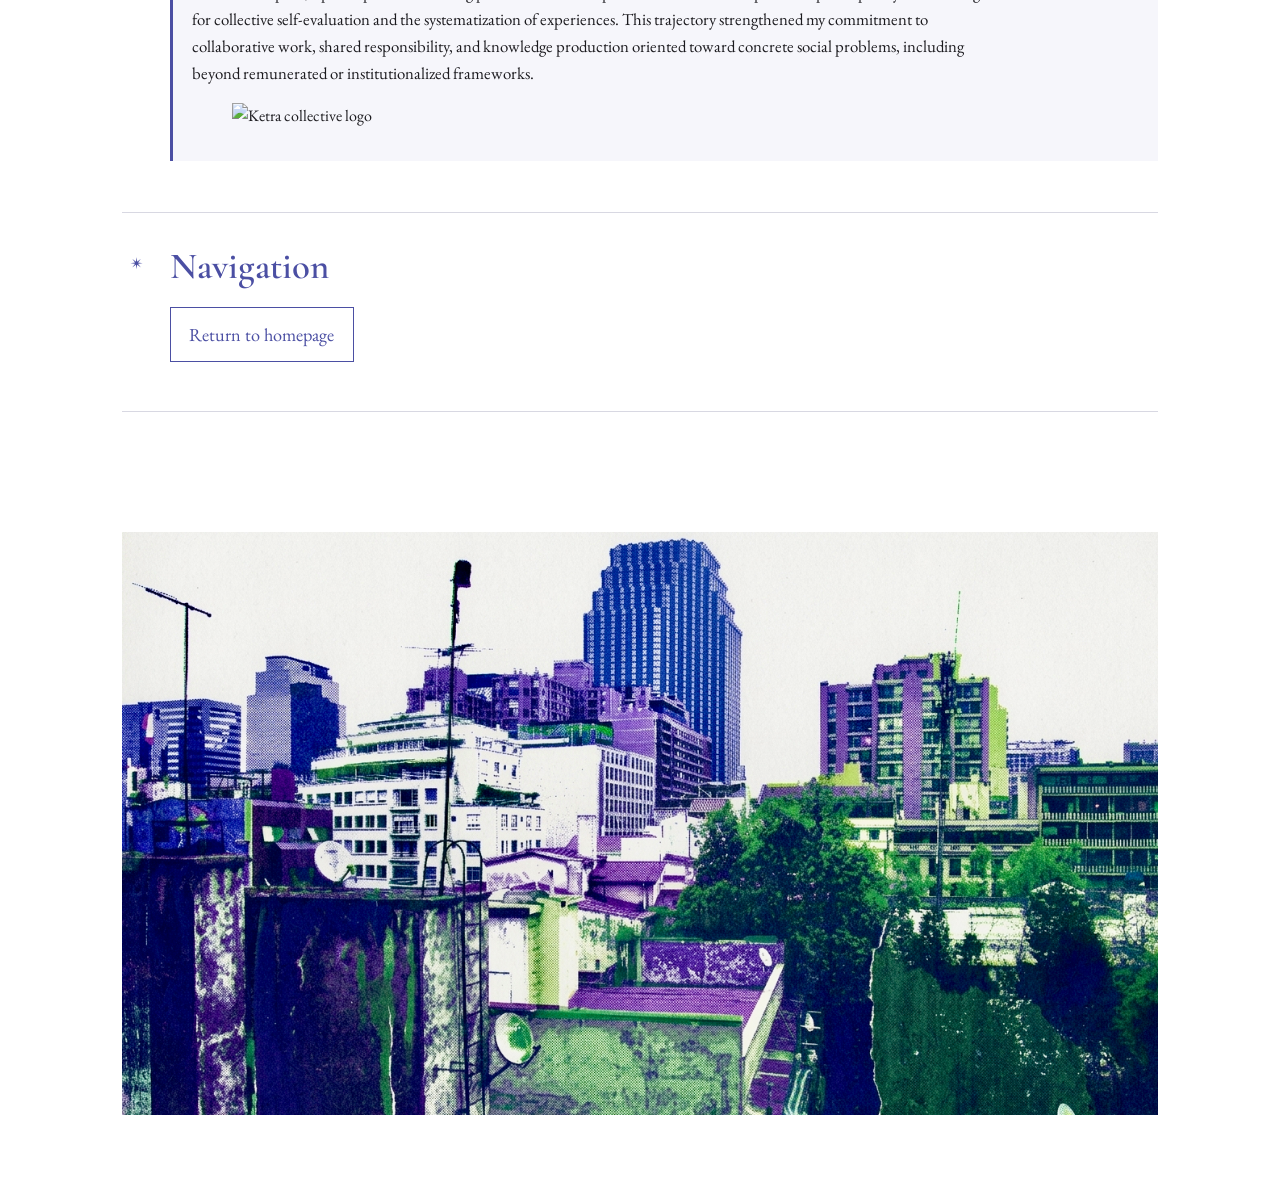
==== commit dc4af14c: "Refactor project card layout and content" ====
--- a/collective_projects.html
+++ b/collective_projects.html
@@ -177,27 +177,34 @@
              Puedes reemplazar este bloque o duplicarlo cuando
              agregues nuevos materiales.
            ================================================ -->
-       <div class="project-card">
-  <h3>
-    <span class="lang lang-en" lang="en">Education in Carceral Contexts</span>
-    <span class="lang lang-es" lang="es">Educación en contextos de encierro</span>
-  </h3>
-
-  <p class="lang lang-en" lang="en">
-    Between 2017 and early 2026, I was part of <em>Ketra</em>, a collective of women students and professionals that critically engages with education in carceral contexts from a gender perspective. The collective runs a popular pre-university program in a women’s correctional facility in the Metropolitan Region, grounded in a feminist and anti-punitive approach.
-  </p>
-
-  <p class="lang lang-en" lang="en">
-    Within that space, I participated in teaching processes inside the prison and in the development of participatory methodologies for collective self-evaluation and the systematization of experiences. This trajectory strengthened my commitment to collaborative work, shared responsibility, and knowledge production oriented toward concrete social problems, including beyond remunerated or institutionalized frameworks.
-  </p>
-
-  <p class="lang lang-es" lang="es">
-    Entre 2017 y comienzos de 2026 formé parte de <em>Ketra</em>, una colectiva de mujeres estudiantes y profesionales que problematiza la educación en contextos de encierro desde una perspectiva de género. La colectividad realiza en un Centro Penitenciario Femenino de la Región Metropolitana un preuniversitario popular, desde una mirada feminista y anti-punitivista.
-  </p>
-
-  <p class="lang lang-es" lang="es">
-    En ese espacio participé en procesos de docencia dentro del centro penitenciario, así como en la generación de metodologías participativas para la autoevaluación colectiva y la sistematización de experiencias. Esa trayectoria reforzó en mí el valor del trabajo colaborativo, la responsabilidad compartida y la producción de conocimiento orientada a problemas sociales concretos, incluso fuera de marcos remunerados o institucionalizados.
-  </p>
+  
+        <div class="project-card project-card-with-image">
+  <div class="project-card-text">
+    <h3>
+      <span class="lang lang-en" lang="en">Education in Carceral Contexts</span>
+      <span class="lang lang-es" lang="es">Educación en contextos de encierro</span>
+    </h3>
+
+    <p class="lang lang-en" lang="en">
+      Between 2017 and early 2026, I was part of <em>Ketra</em>, a collective of women students and professionals that critically engages with education in carceral contexts from a gender perspective. The collective runs a popular pre-university program in a women’s correctional facility in the Metropolitan Region, grounded in a feminist and anti-punitive approach.
+    </p>
+
+    <p class="lang lang-en" lang="en">
+      Within that space, I participated in teaching processes inside the prison and in the development of participatory methodologies for collective self-evaluation and the systematization of experiences. This trajectory strengthened my commitment to collaborative work, shared responsibility, and knowledge production oriented toward concrete social problems, including beyond remunerated or institutionalized frameworks.
+    </p>
+
+    <p class="lang lang-es" lang="es">
+      Entre 2017 y comienzos de 2026 formé parte de <em>Ketra</em>, una colectiva de mujeres estudiantes y profesionales que problematiza la educación en contextos de encierro desde una perspectiva de género. La colectividad realiza en un Centro Penitenciario Femenino de la Región Metropolitana un preuniversitario popular, desde una mirada feminista y anti-punitivista.
+    </p>
+
+    <p class="lang lang-es" lang="es">
+      En ese espacio participé en procesos de docencia dentro del centro penitenciario, así como en la generación de metodologías participativas para la autoevaluación colectiva y la sistematización de experiencias. Esa trayectoria reforzó en mí el valor del trabajo colaborativo, la responsabilidad compartida y la producción de conocimiento orientada a problemas sociales concretos, incluso fuera de marcos remunerados o institucionalizados.
+    </p>
+  </div>
+
+  <figure class="project-card-image">
+    <img src="assets/img/logo-ketra.png" alt="Ketra collective logo">
+  </figure>
 </div>
       </div>
     </section>
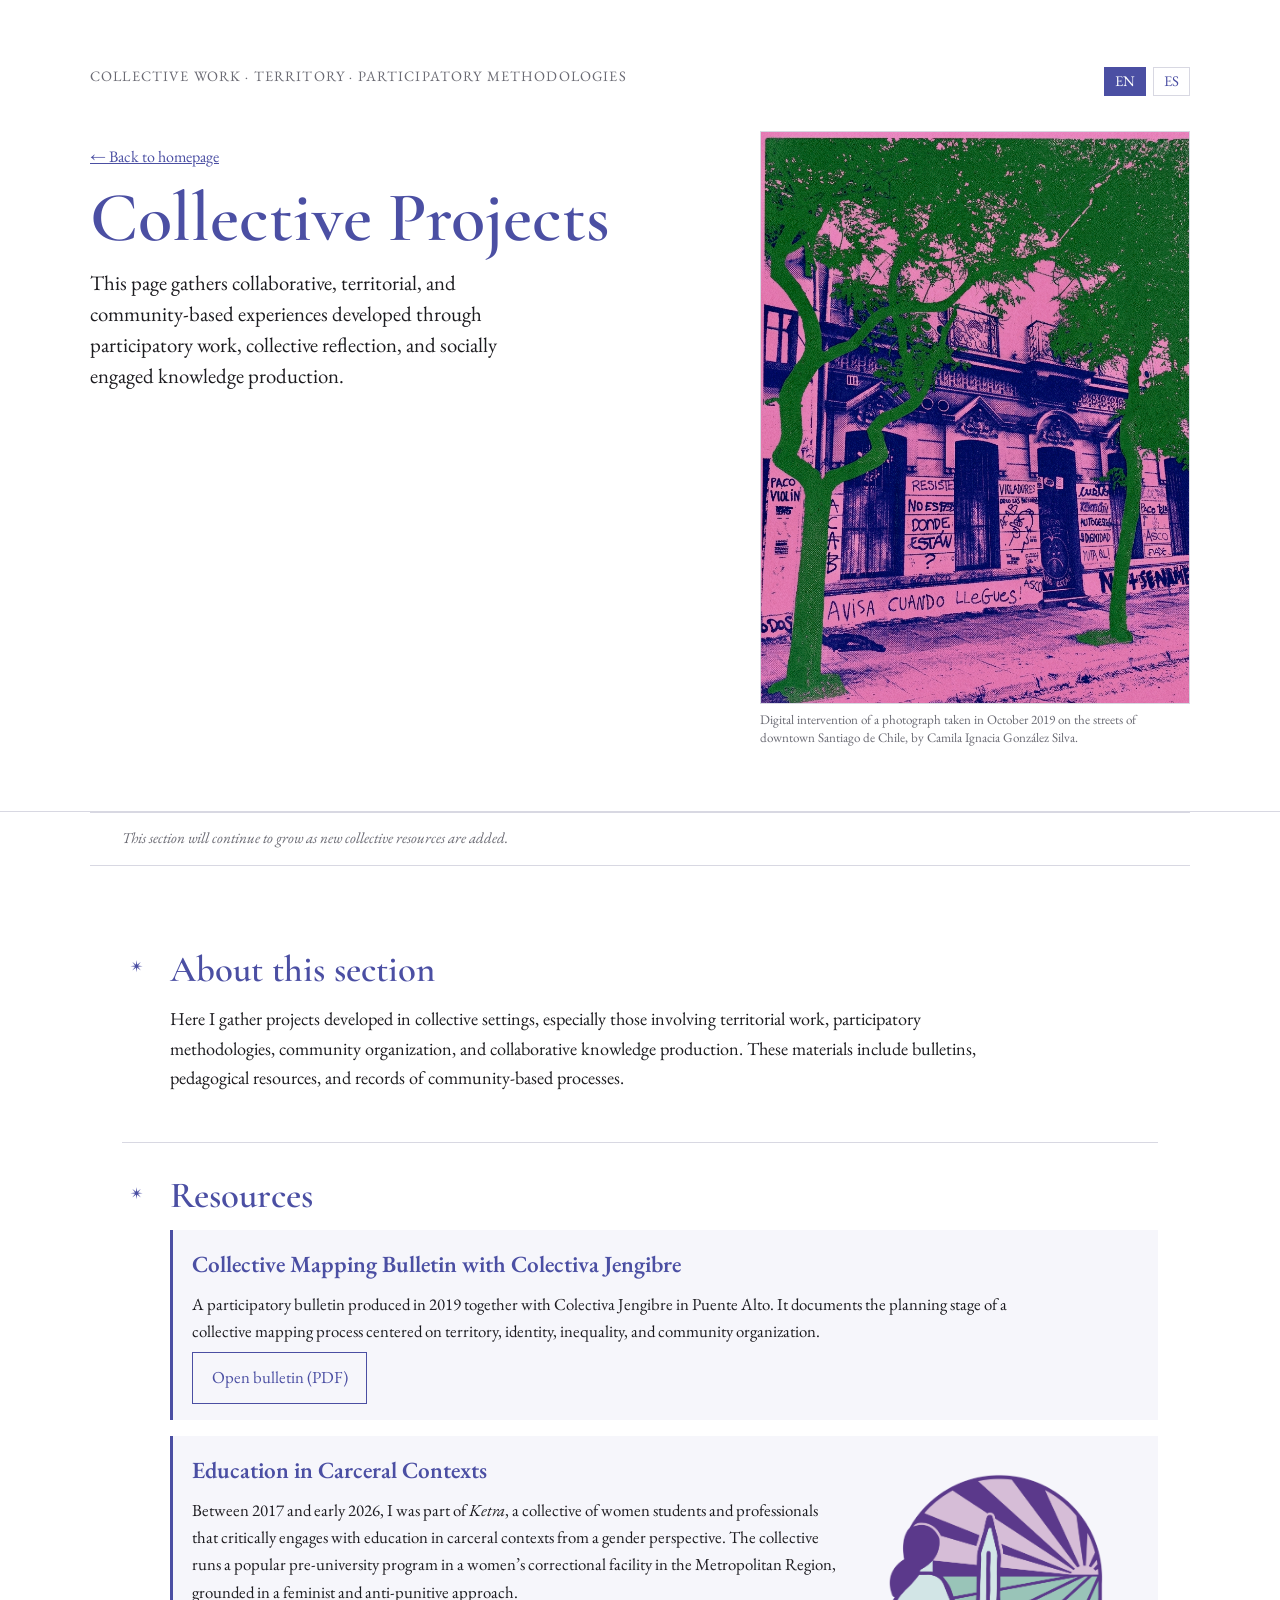
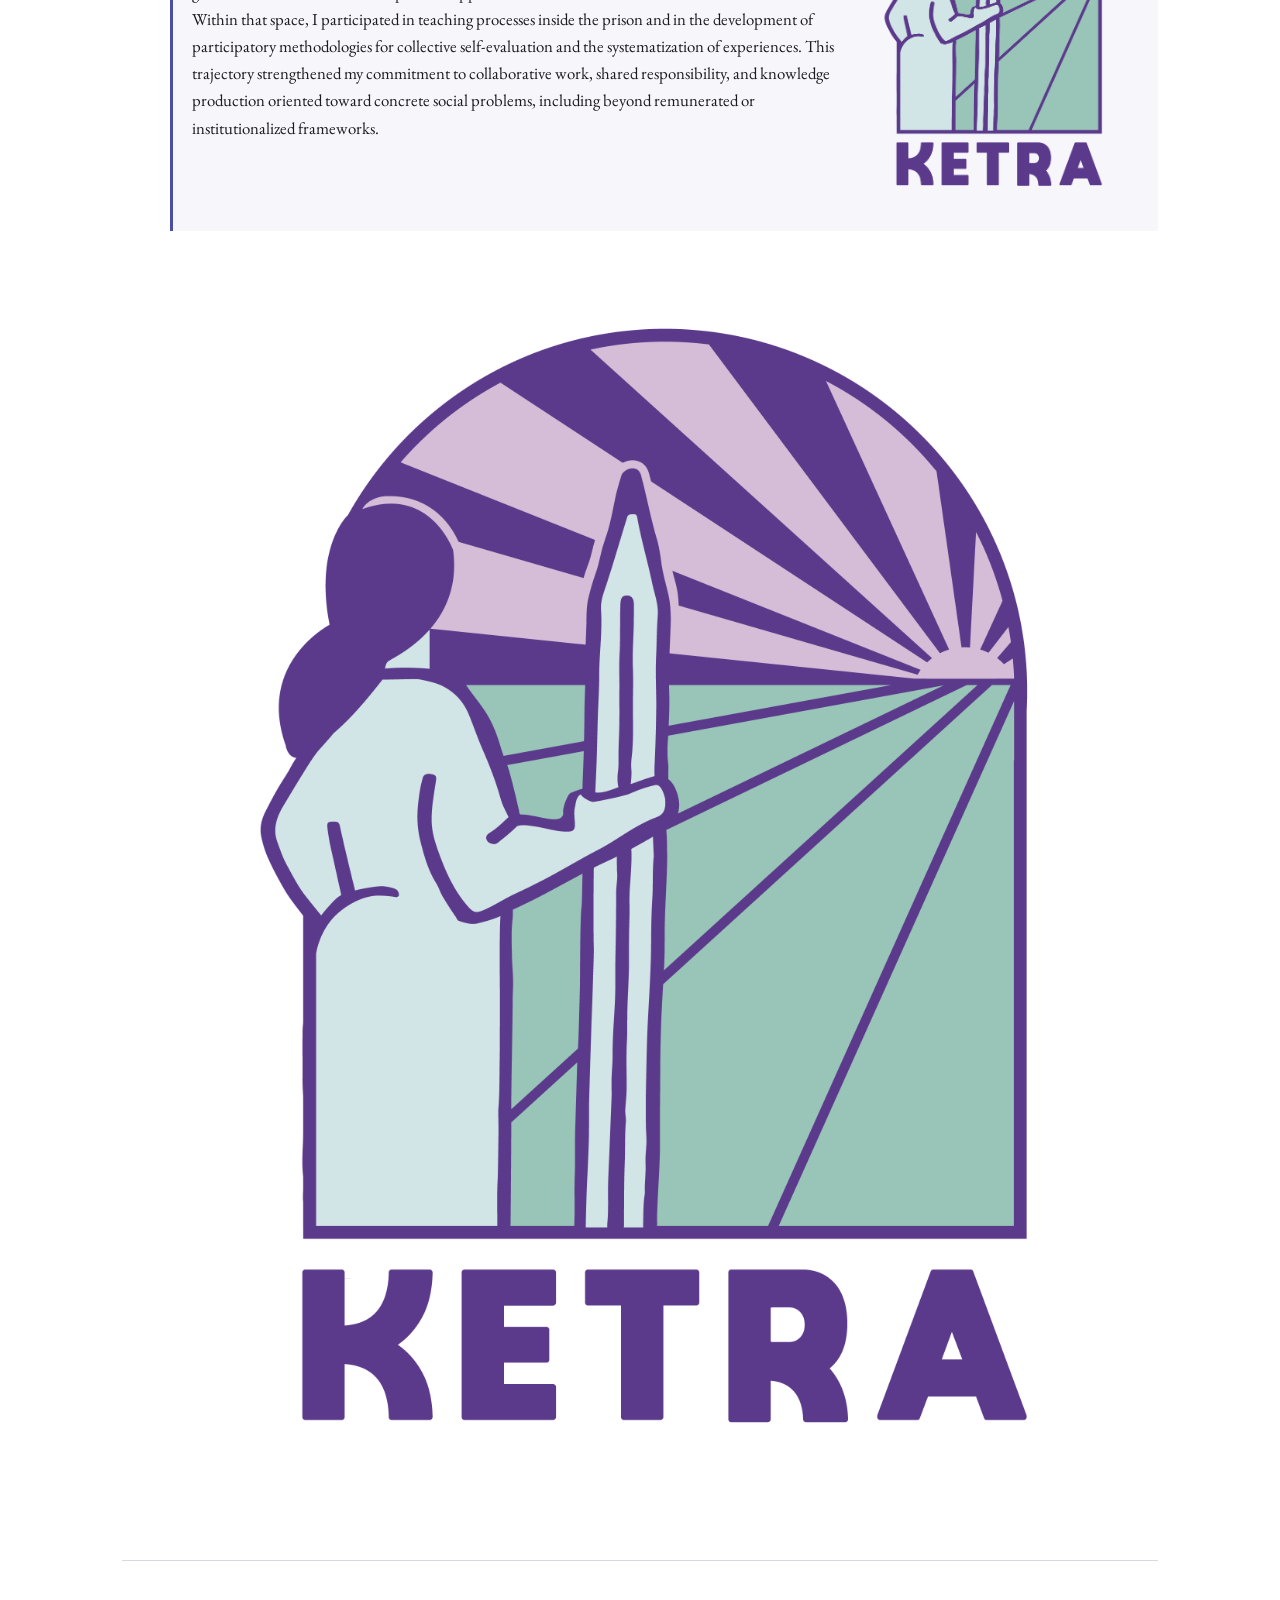
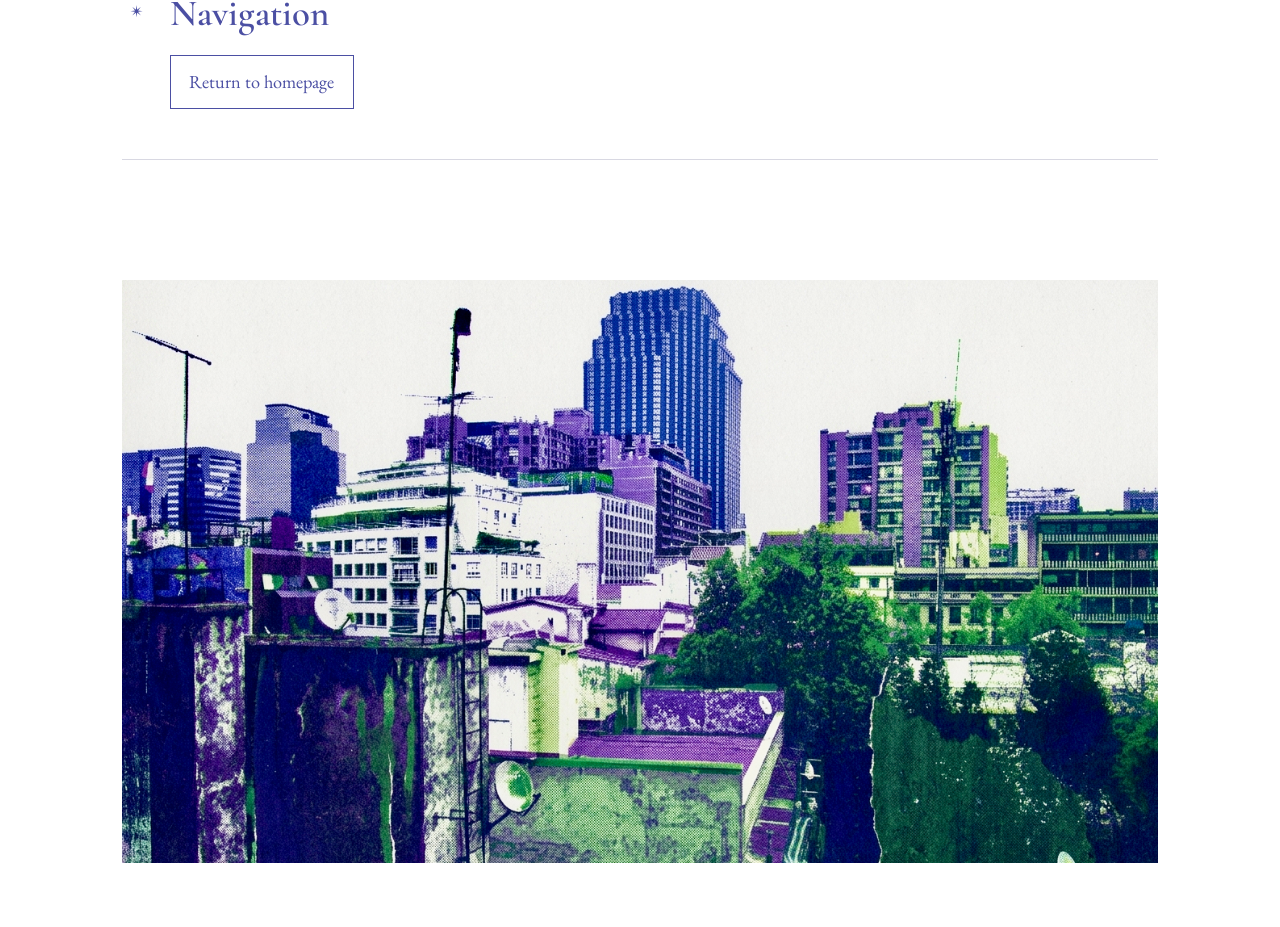
==== commit 7c6939be: "Update collective_projects.html" ====
--- a/collective_projects.html
+++ b/collective_projects.html
@@ -178,7 +178,7 @@
              agregues nuevos materiales.
            ================================================ -->
   
-        <div class="project-card project-card-with-image">
+      <div class="project-card project-card-with-image">
   <div class="project-card-text">
     <h3>
       <span class="lang lang-en" lang="en">Education in Carceral Contexts</span>
@@ -201,6 +201,11 @@
       En ese espacio participé en procesos de docencia dentro del centro penitenciario, así como en la generación de metodologías participativas para la autoevaluación colectiva y la sistematización de experiencias. Esa trayectoria reforzó en mí el valor del trabajo colaborativo, la responsabilidad compartida y la producción de conocimiento orientada a problemas sociales concretos, incluso fuera de marcos remunerados o institucionalizados.
     </p>
   </div>
+
+  <figure class="project-card-image">
+    <img src="assets/img/logo-ketra.png" alt="Ketra collective logo">
+  </figure>
+</div>
 
   <figure class="project-card-image">
     <img src="assets/img/logo-ketra.png" alt="Ketra collective logo">
--- a/assets/css/style.css
+++ b/assets/css/style.css
@@ -386,6 +386,35 @@
   font-size: 1.05rem;
 }
 
+/* Project card with image */
+.project-card-with-image {
+  display: grid;
+  grid-template-columns: minmax(0, 1fr) clamp(160px, 24vw, 280px);
+  gap: 1.2rem;
+  align-items: stretch;
+}
+
+.project-card-text {
+  min-width: 0;
+}
+
+.project-card-image {
+  margin: 0;
+  width: 100%;
+  height: 100%;
+  display: flex;
+  align-items: center;
+  justify-content: center;
+}
+
+.project-card-image img {
+  width: 100%;
+  height: 100%;
+  max-height: 100%;
+  object-fit: contain;
+  display: block;
+}
+
 /* CV button */
 .cv-link {
   display: inline-block;
@@ -614,6 +643,19 @@
     margin-bottom: 0.7rem;
   }
 
+  .project-card-with-image {
+    grid-template-columns: 1fr;
+  }
+
+  .project-card-image {
+    height: auto;
+    max-width: 220px;
+  }
+
+  .project-card-image img {
+    height: auto;
+  }
+
   /* Contact responsive: full width image below text */
   .contact-image {
     max-width: 100%;
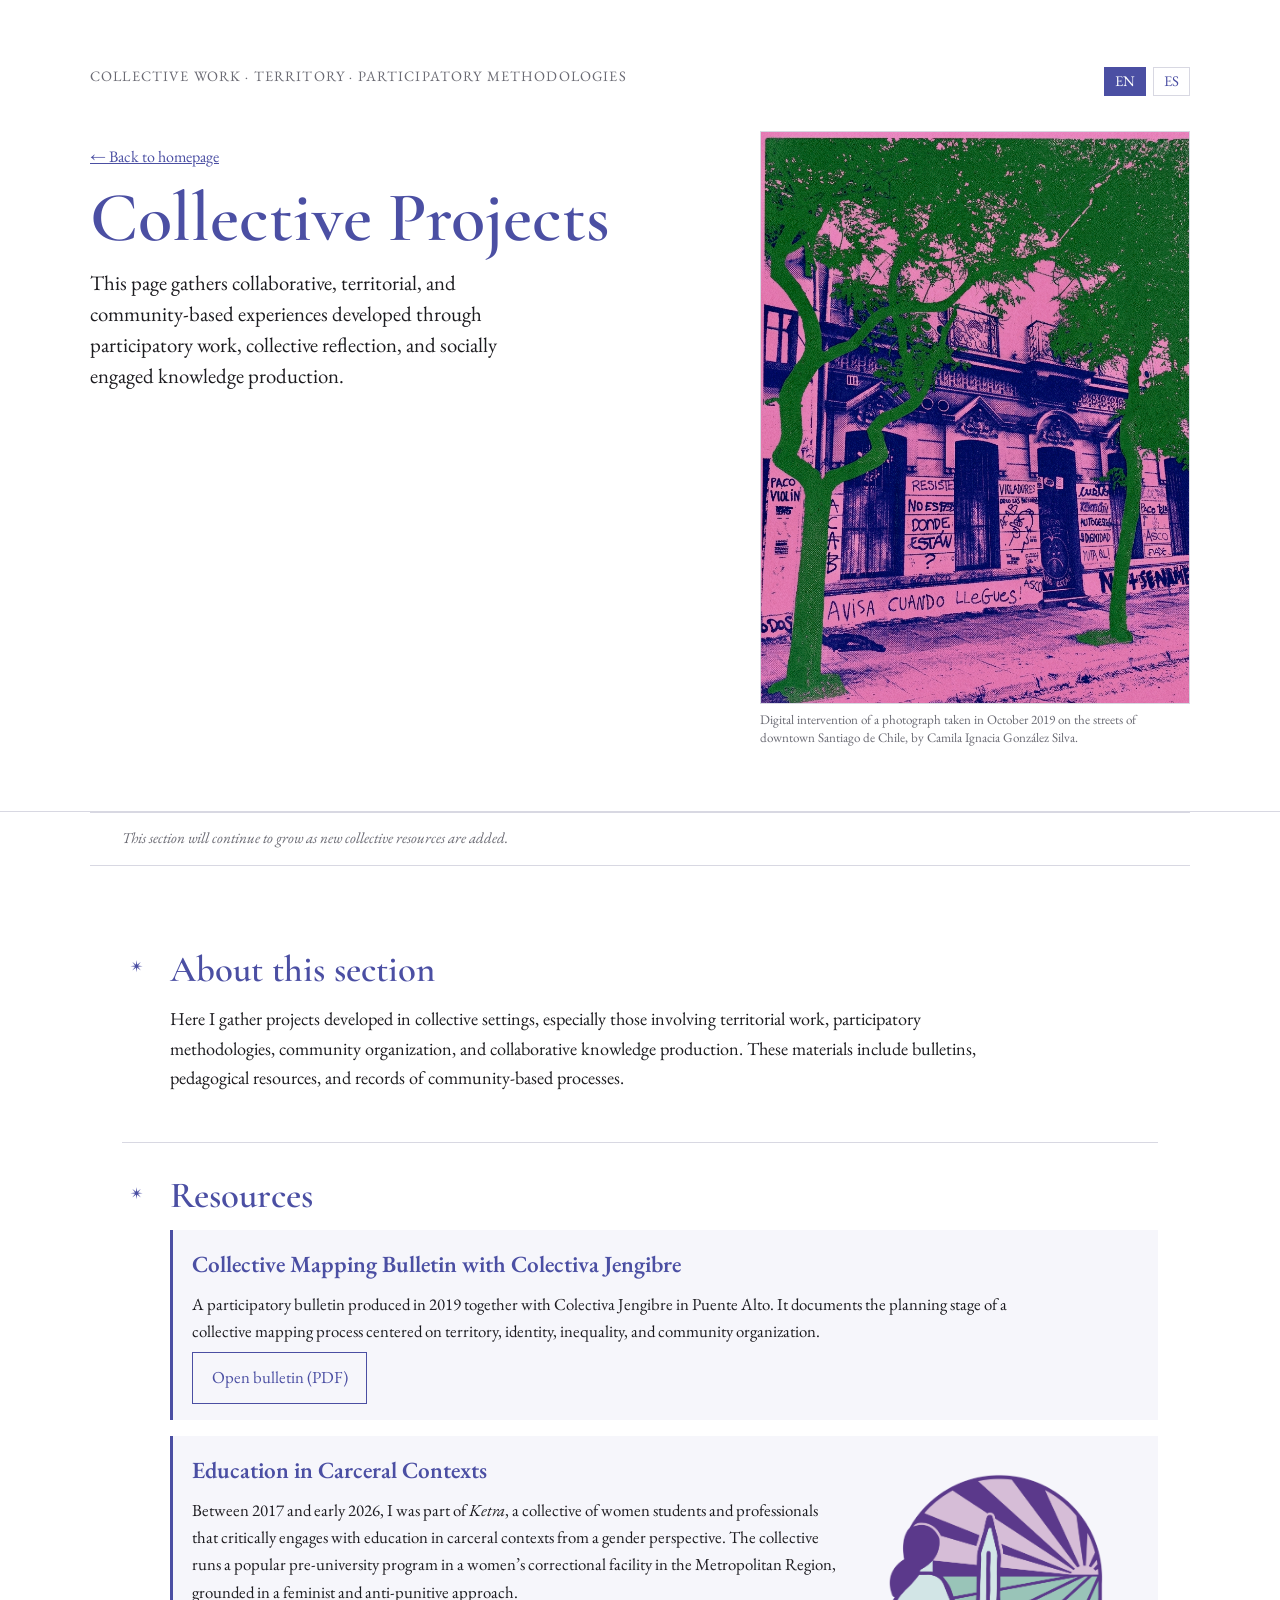
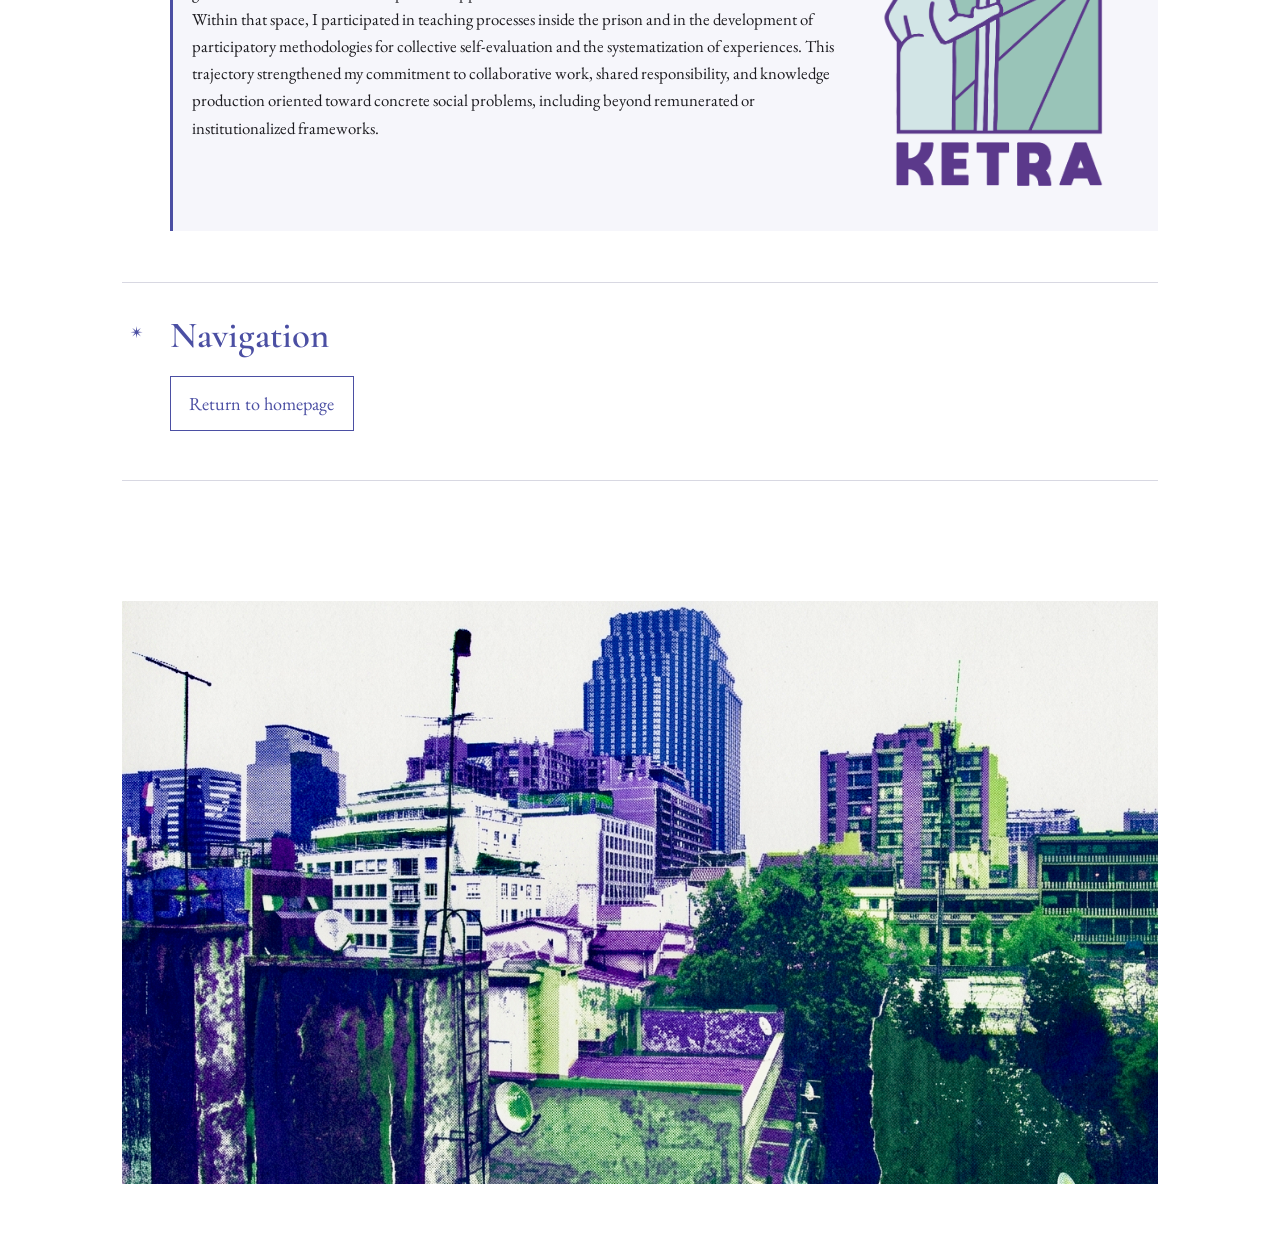
==== commit cc4c43c0: "Update collective_projects.html" ====
--- a/collective_projects.html
+++ b/collective_projects.html
@@ -89,10 +89,10 @@
         </div>
 
         <figure class="hero-image">
-         <img src="assets/img/collective-projects.png" alt="Urban visual composition related to collective and territorial work">
+          <img src="assets/img/collective-projects.png" alt="Urban visual composition related to collective and territorial work">
           <figcaption>
-<span class="lang lang-en" lang="en">Digital intervention of a photograph taken in October 2019 on the streets of downtown Santiago de Chile, by Camila Ignacia González Silva.</span>
-<span class="lang lang-es" lang="es">Intervención digital de una fotografía tomada en octubre de 2019, en las calles del centro de Santiago de Chile, por Camila Ignacia González Silva.</span>
+            <span class="lang lang-en" lang="en">Digital intervention of a photograph taken in October 2019 on the streets of downtown Santiago de Chile, by Camila Ignacia González Silva.</span>
+            <span class="lang lang-es" lang="es">Intervención digital de una fotografía tomada en octubre de 2019, en las calles del centro de Santiago de Chile, por Camila Ignacia González Silva.</span>
           </figcaption>
         </figure>
       </div>
@@ -174,43 +174,35 @@
 
         <!-- ================================================
              RECURSO 2
-             Puedes reemplazar este bloque o duplicarlo cuando
-             agregues nuevos materiales.
            ================================================ -->
-  
-      <div class="project-card project-card-with-image">
-  <div class="project-card-text">
-    <h3>
-      <span class="lang lang-en" lang="en">Education in Carceral Contexts</span>
-      <span class="lang lang-es" lang="es">Educación en contextos de encierro</span>
-    </h3>
-
-    <p class="lang lang-en" lang="en">
-      Between 2017 and early 2026, I was part of <em>Ketra</em>, a collective of women students and professionals that critically engages with education in carceral contexts from a gender perspective. The collective runs a popular pre-university program in a women’s correctional facility in the Metropolitan Region, grounded in a feminist and anti-punitive approach.
-    </p>
-
-    <p class="lang lang-en" lang="en">
-      Within that space, I participated in teaching processes inside the prison and in the development of participatory methodologies for collective self-evaluation and the systematization of experiences. This trajectory strengthened my commitment to collaborative work, shared responsibility, and knowledge production oriented toward concrete social problems, including beyond remunerated or institutionalized frameworks.
-    </p>
-
-    <p class="lang lang-es" lang="es">
-      Entre 2017 y comienzos de 2026 formé parte de <em>Ketra</em>, una colectiva de mujeres estudiantes y profesionales que problematiza la educación en contextos de encierro desde una perspectiva de género. La colectividad realiza en un Centro Penitenciario Femenino de la Región Metropolitana un preuniversitario popular, desde una mirada feminista y anti-punitivista.
-    </p>
-
-    <p class="lang lang-es" lang="es">
-      En ese espacio participé en procesos de docencia dentro del centro penitenciario, así como en la generación de metodologías participativas para la autoevaluación colectiva y la sistematización de experiencias. Esa trayectoria reforzó en mí el valor del trabajo colaborativo, la responsabilidad compartida y la producción de conocimiento orientada a problemas sociales concretos, incluso fuera de marcos remunerados o institucionalizados.
-    </p>
-  </div>
-
-  <figure class="project-card-image">
-    <img src="assets/img/logo-ketra.png" alt="Ketra collective logo">
-  </figure>
-</div>
-
-  <figure class="project-card-image">
-    <img src="assets/img/logo-ketra.png" alt="Ketra collective logo">
-  </figure>
-</div>
+        <div class="project-card project-card-with-image">
+          <div class="project-card-text">
+            <h3>
+              <span class="lang lang-en" lang="en">Education in Carceral Contexts</span>
+              <span class="lang lang-es" lang="es">Educación en contextos de encierro</span>
+            </h3>
+
+            <p class="lang lang-en" lang="en">
+              Between 2017 and early 2026, I was part of <em>Ketra</em>, a collective of women students and professionals that critically engages with education in carceral contexts from a gender perspective. The collective runs a popular pre-university program in a women’s correctional facility in the Metropolitan Region, grounded in a feminist and anti-punitive approach.
+            </p>
+
+            <p class="lang lang-en" lang="en">
+              Within that space, I participated in teaching processes inside the prison and in the development of participatory methodologies for collective self-evaluation and the systematization of experiences. This trajectory strengthened my commitment to collaborative work, shared responsibility, and knowledge production oriented toward concrete social problems, including beyond remunerated or institutionalized frameworks.
+            </p>
+
+            <p class="lang lang-es" lang="es">
+              Entre 2017 y comienzos de 2026 formé parte de <em>Ketra</em>, una colectiva de mujeres estudiantes y profesionales que problematiza la educación en contextos de encierro desde una perspectiva de género. La colectividad realiza en un Centro Penitenciario Femenino de la Región Metropolitana un preuniversitario popular, desde una mirada feminista y anti-punitivista.
+            </p>
+
+            <p class="lang lang-es" lang="es">
+              En ese espacio participé en procesos de docencia dentro del centro penitenciario, así como en la generación de metodologías participativas para la autoevaluación colectiva y la sistematización de experiencias. Esa trayectoria reforzó en mí el valor del trabajo colaborativo, la responsabilidad compartida y la producción de conocimiento orientada a problemas sociales concretos, incluso fuera de marcos remunerados o institucionalizados.
+            </p>
+          </div>
+
+          <figure class="project-card-image">
+            <img src="assets/img/logo-ketra.png" alt="Ketra collective logo">
+          </figure>
+        </div>
       </div>
     </section>
 
